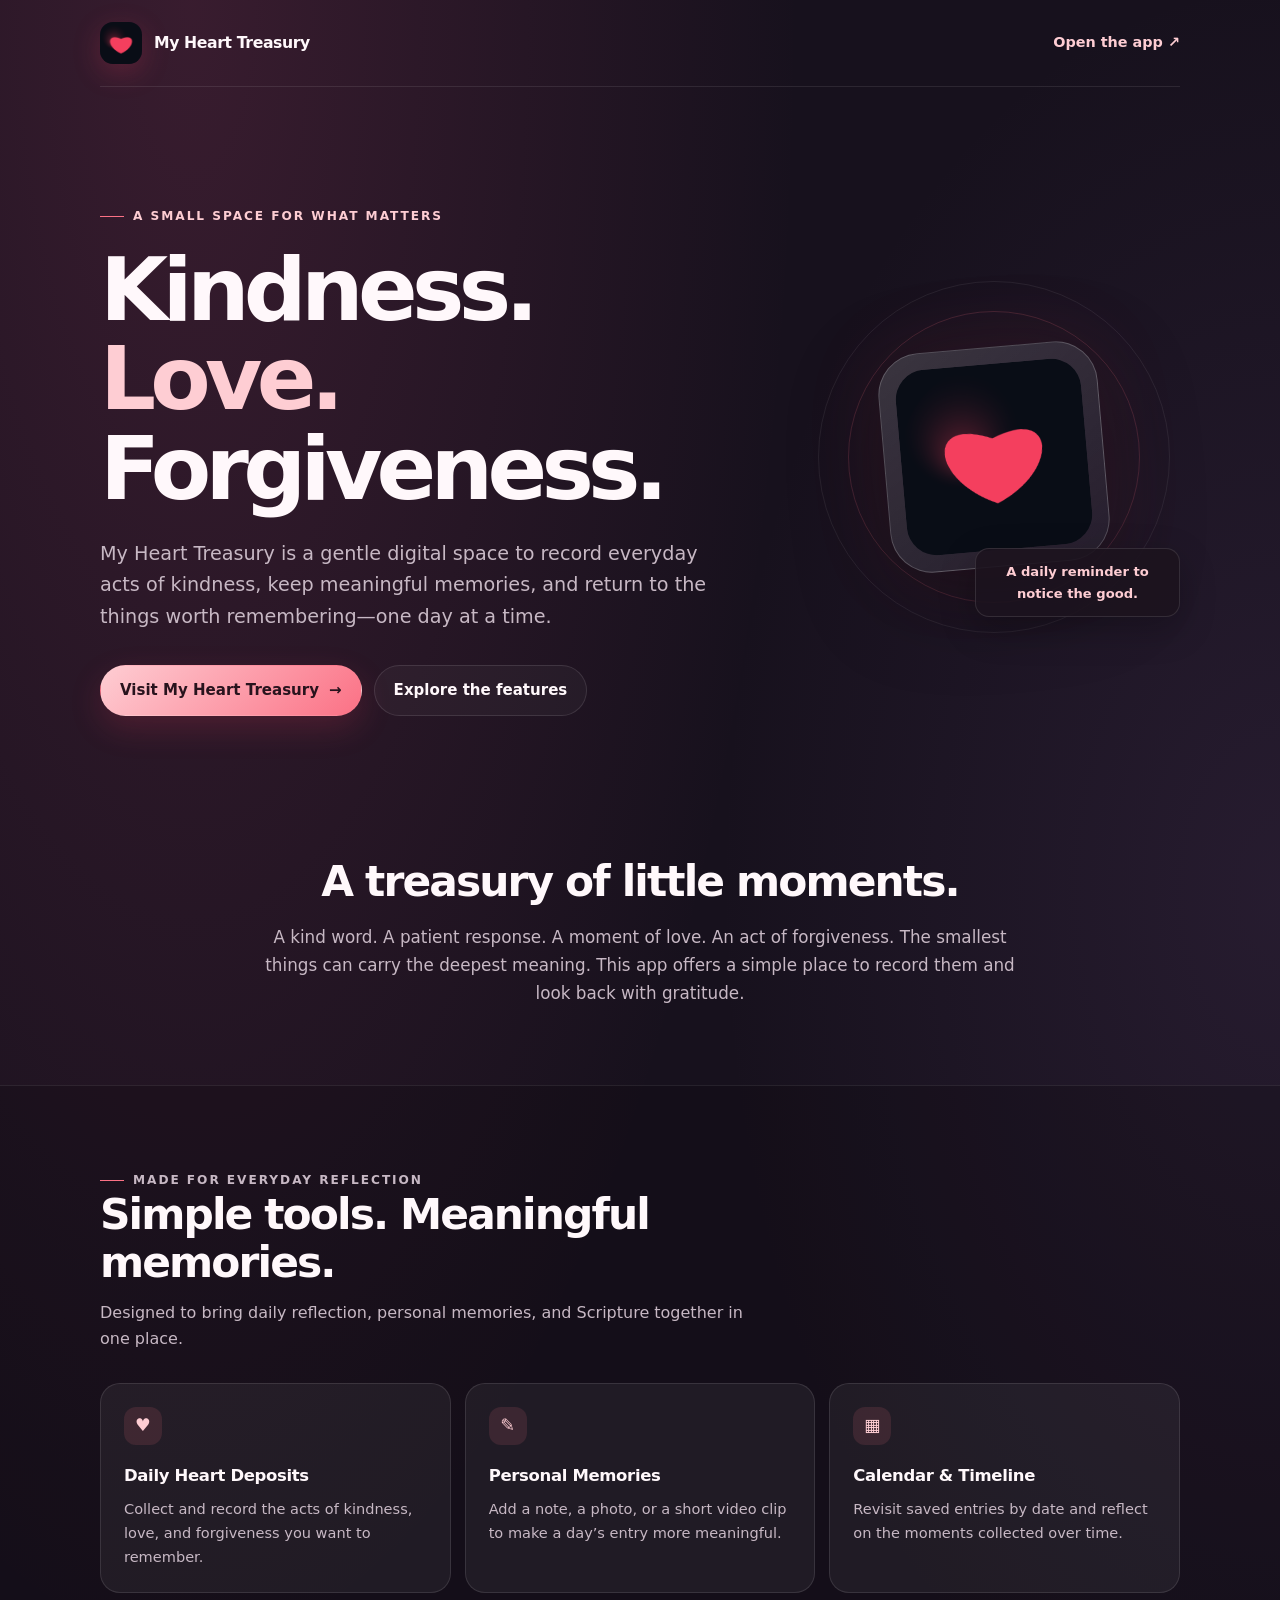
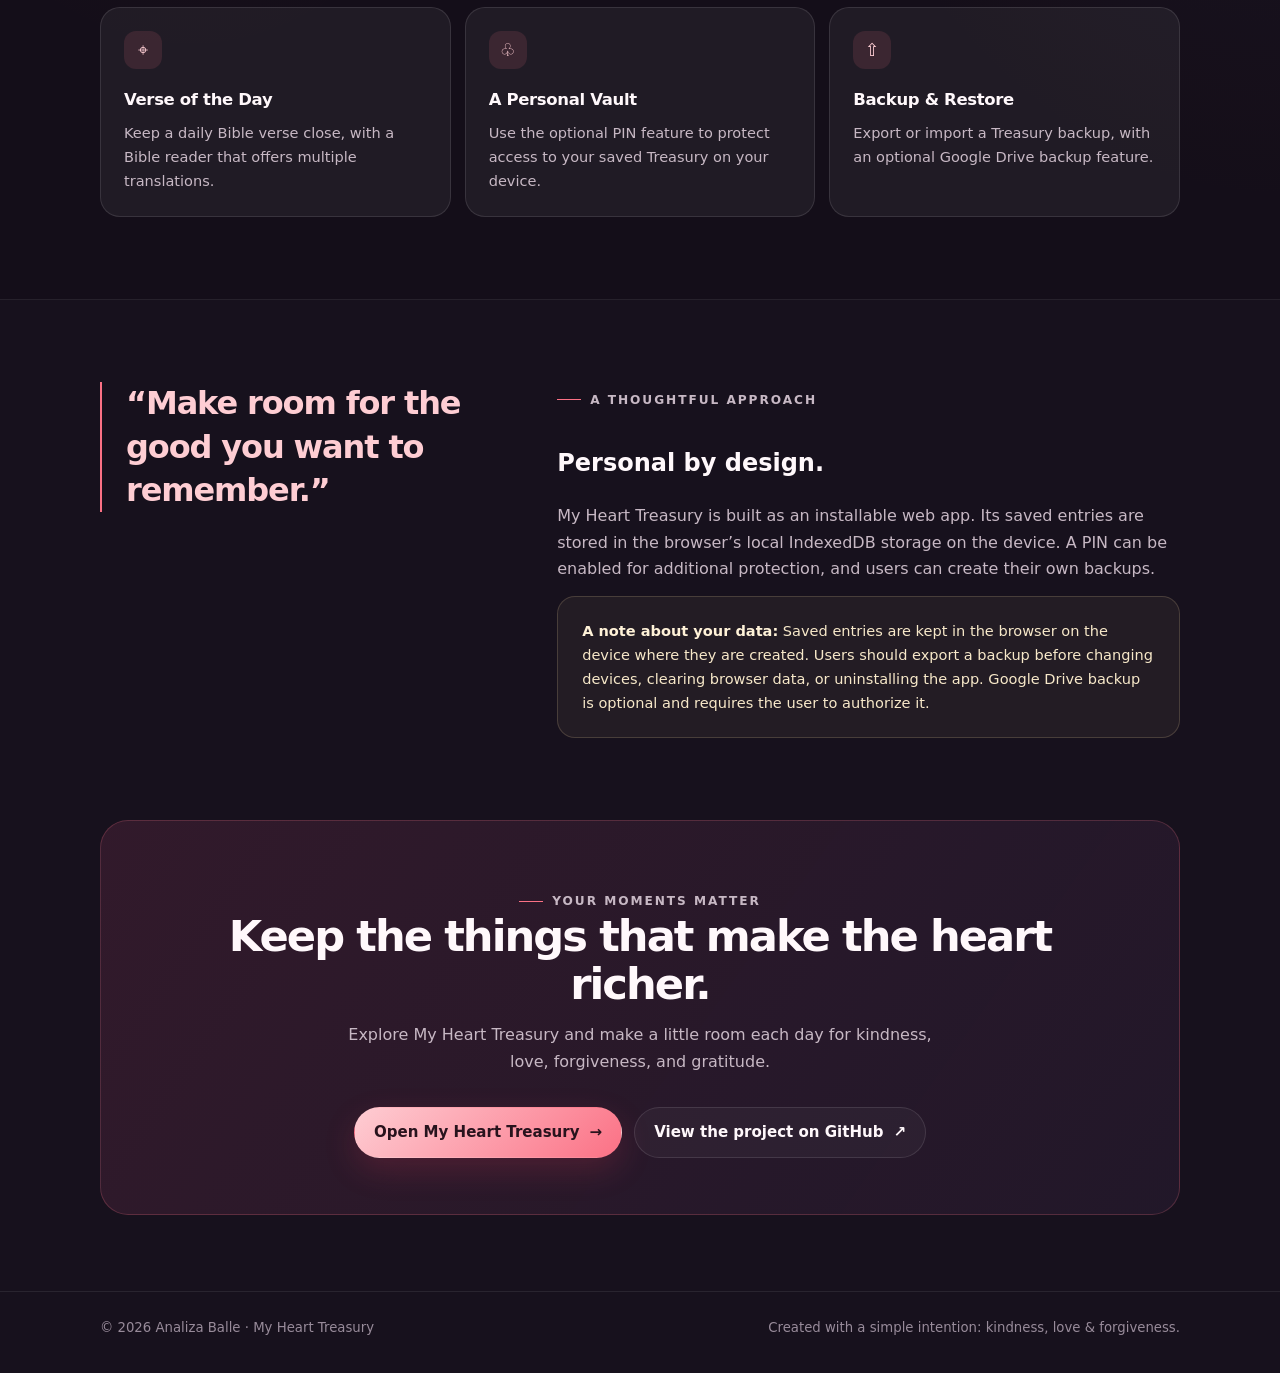
==== linkedin.html @ df35ee9c "Add standalone LinkedIn showcase page" ====
<!DOCTYPE html>
<html lang="en">
<head>
    <meta charset="UTF-8">
    <meta name="viewport" content="width=device-width, initial-scale=1">
    <meta name="theme-color" content="#17111d">
    <meta name="description" content="My Heart Treasury is a gentle digital space to record everyday acts of kindness, love, and forgiveness—and revisit the little things that matter.">
    <meta name="author" content="Analiza Balle">
    <meta name="robots" content="index, follow">
    <link rel="canonical" href="https://protegeeballe-jpg.github.io/My-Heart-Treasury/linkedin.html">

    <meta property="og:type" content="website">
    <meta property="og:title" content="My Heart Treasury — Kindness, Love & Forgiveness">
    <meta property="og:description" content="A gentle digital space to remember everyday acts of kindness, love, and forgiveness.">
    <meta property="og:url" content="https://protegeeballe-jpg.github.io/My-Heart-Treasury/linkedin.html">
    <meta property="og:image" content="https://protegeeballe-jpg.github.io/My-Heart-Treasury/assets/icon-512.png">
    <meta property="og:image:alt" content="My Heart Treasury app icon">

    <meta name="twitter:card" content="summary">
    <meta name="twitter:title" content="My Heart Treasury — Kindness, Love & Forgiveness">
    <meta name="twitter:description" content="A gentle digital space to remember everyday acts of kindness, love, and forgiveness.">
    <meta name="twitter:image" content="https://protegeeballe-jpg.github.io/My-Heart-Treasury/assets/icon-512.png">

    <title>My Heart Treasury — Kindness, Love & Forgiveness</title>

    <style>
        :root {
            color-scheme: dark;
            --page: #17111d;
            --page-deep: #100c15;
            --panel: rgba(255, 255, 255, 0.055);
            --panel-border: rgba(255, 255, 255, 0.11);
            --text: #fff8fb;
            --muted: #c7b8c4;
            --soft: #988b9a;
            --rose: #fb7185;
            --rose-light: #fecdd3;
            --gold: #f4d6a0;
            --max: 1080px;
        }

        * { box-sizing: border-box; }

        html { scroll-behavior: smooth; }

        body {
            margin: 0;
            min-height: 100vh;
            color: var(--text);
            background:
                radial-gradient(ellipse at 15% 0%, rgba(190, 72, 117, 0.20), transparent 38rem),
                radial-gradient(ellipse at 100% 30%, rgba(109, 76, 130, 0.18), transparent 35rem),
                var(--page);
            font-family: Inter, ui-sans-serif, system-ui, -apple-system, BlinkMacSystemFont, "Segoe UI", sans-serif;
            line-height: 1.65;
        }

        a { color: inherit; }

        .wrap {
            width: min(var(--max), calc(100% - 40px));
            margin-inline: auto;
        }

        .topbar {
            display: flex;
            align-items: center;
            justify-content: space-between;
            gap: 20px;
            padding-block: 22px;
            border-bottom: 1px solid rgba(255, 255, 255, 0.09);
        }

        .brand {
            display: inline-flex;
            align-items: center;
            gap: 12px;
            color: var(--text);
            text-decoration: none;
            font-size: 0.98rem;
            font-weight: 750;
            letter-spacing: -0.025em;
        }

        .brand img {
            width: 42px;
            height: 42px;
            border-radius: 13px;
            box-shadow: 0 8px 28px rgba(244, 63, 94, 0.22);
        }

        .top-link {
            color: var(--rose-light);
            font-size: 0.9rem;
            font-weight: 650;
            text-decoration: none;
        }

        .top-link:hover, .text-link:hover { text-decoration: underline; }

        .hero {
            display: grid;
            grid-template-columns: minmax(0, 1.25fr) minmax(250px, 0.75fr);
            align-items: center;
            gap: clamp(36px, 7vw, 88px);
            padding-block: clamp(64px, 10vw, 112px);
        }

        .eyebrow {
            display: inline-flex;
            align-items: center;
            gap: 9px;
            margin: 0 0 18px;
            color: var(--rose-light);
            font-size: 0.76rem;
            font-weight: 800;
            letter-spacing: 0.16em;
            text-transform: uppercase;
        }

        .eyebrow::before {
            content: "";
            width: 24px;
            height: 1px;
            background: var(--rose);
        }

        h1 {
            max-width: 720px;
            margin: 0;
            font-size: clamp(2.8rem, 7vw, 5.5rem);
            line-height: 1.02;
            letter-spacing: -0.065em;
        }

        h1 span { color: var(--rose-light); }

        .hero-copy {
            max-width: 650px;
            margin: 24px 0 0;
            color: var(--muted);
            font-size: clamp(1.04rem, 2vw, 1.2rem);
        }

        .actions {
            display: flex;
            flex-wrap: wrap;
            gap: 12px;
            margin-top: 32px;
        }

        .button {
            display: inline-flex;
            min-height: 48px;
            align-items: center;
            justify-content: center;
            gap: 10px;
            padding: 12px 19px;
            border: 1px solid transparent;
            border-radius: 999px;
            font-size: 0.94rem;
            font-weight: 750;
            text-decoration: none;
            transition: transform 160ms ease, background 160ms ease, border-color 160ms ease;
        }

        .button:hover { transform: translateY(-2px); }

        .button-primary {
            color: #28131d;
            background: linear-gradient(135deg, #fecdd3, #fb7185);
            box-shadow: 0 12px 32px rgba(244, 63, 94, 0.18);
        }

        .button-secondary {
            color: var(--text);
            border-color: var(--panel-border);
            background: rgba(255, 255, 255, 0.035);
        }

        .hero-art {
            position: relative;
            display: grid;
            min-height: 330px;
            place-items: center;
            isolation: isolate;
        }

        .hero-art::before, .hero-art::after {
            position: absolute;
            z-index: -1;
            content: "";
            border: 1px solid rgba(251, 113, 133, 0.18);
            border-radius: 50%;
        }

        .hero-art::before { width: 290px; height: 290px; }
        .hero-art::after { width: 350px; height: 350px; border-color: rgba(255, 255, 255, 0.07); }

        .icon-frame {
            display: grid;
            width: min(220px, 70vw);
            aspect-ratio: 1;
            place-items: center;
            padding: 16px;
            border: 1px solid rgba(255, 255, 255, 0.2);
            border-radius: 42px;
            background: linear-gradient(145deg, rgba(255,255,255,0.15), rgba(255,255,255,0.035));
            box-shadow: 0 28px 90px rgba(0, 0, 0, 0.35), 0 0 80px rgba(244, 63, 94, 0.12);
            transform: rotate(-5deg);
        }

        .icon-frame img {
            display: block;
            width: 100%;
            height: 100%;
            border-radius: 30px;
        }

        .art-note {
            position: absolute;
            right: 0;
            bottom: 5px;
            max-width: 205px;
            padding: 12px 15px;
            border: 1px solid var(--panel-border);
            border-radius: 14px;
            color: var(--rose-light);
            background: rgba(28, 19, 31, 0.9);
            box-shadow: 0 12px 36px rgba(0,0,0,0.24);
            font-size: 0.82rem;
            font-weight: 700;
            text-align: center;
        }

        .intro {
            max-width: 760px;
            margin: 0 auto;
            padding: 30px 0 78px;
            text-align: center;
        }

        .intro h2, .section-heading h2 {
            margin: 0;
            font-size: clamp(1.8rem, 4vw, 2.65rem);
            line-height: 1.15;
            letter-spacing: -0.045em;
        }

        .intro p {
            margin: 18px auto 0;
            color: var(--muted);
            font-size: 1.05rem;
        }

        .features {
            padding-block: 72px 82px;
            border-top: 1px solid rgba(255, 255, 255, 0.08);
            border-bottom: 1px solid rgba(255, 255, 255, 0.08);
            background: rgba(9, 7, 13, 0.22);
        }

        .section-heading {
            max-width: 650px;
            margin-bottom: 30px;
        }

        .section-heading p {
            margin: 12px 0 0;
            color: var(--muted);
        }

        .feature-grid {
            display: grid;
            grid-template-columns: repeat(3, minmax(0, 1fr));
            gap: 14px;
        }

        .feature {
            min-height: 190px;
            padding: 23px;
            border: 1px solid var(--panel-border);
            border-radius: 20px;
            background: var(--panel);
        }

        .feature-mark {
            display: grid;
            width: 38px;
            height: 38px;
            place-items: center;
            margin-bottom: 17px;
            border-radius: 12px;
            color: var(--rose-light);
            background: rgba(251, 113, 133, 0.12);
            font-size: 1.1rem;
        }

        .feature h3 {
            margin: 0;
            font-size: 1.03rem;
            letter-spacing: -0.02em;
        }

        .feature p {
            margin: 8px 0 0;
            color: var(--muted);
            font-size: 0.91rem;
        }

        .values {
            display: grid;
            grid-template-columns: 0.8fr 1.2fr;
            gap: 42px;
            align-items: start;
            padding-block: 82px;
        }

        .values blockquote {
            margin: 0;
            padding-left: 24px;
            border-left: 2px solid var(--rose);
            color: var(--rose-light);
            font-size: clamp(1.35rem, 3vw, 2rem);
            font-weight: 650;
            line-height: 1.35;
            letter-spacing: -0.035em;
        }

        .values-copy p {
            margin: 0 0 14px;
            color: var(--muted);
        }

        .privacy-note {
            padding: 22px 24px;
            border: 1px solid rgba(244, 214, 160, 0.18);
            border-radius: 18px;
            color: #f7e8c9;
            background: rgba(244, 214, 160, 0.055);
            font-size: 0.91rem;
        }

        .privacy-note strong { color: #fff2d8; }

        .closing {
            margin-bottom: 76px;
            padding: clamp(30px, 6vw, 56px);
            border: 1px solid rgba(251, 113, 133, 0.22);
            border-radius: 28px;
            background: linear-gradient(125deg, rgba(190,72,117,0.16), rgba(109,76,130,0.12));
            text-align: center;
        }

        .closing h2 {
            margin: 0;
            font-size: clamp(1.8rem, 4vw, 2.7rem);
            line-height: 1.12;
            letter-spacing: -0.045em;
        }

        .closing p {
            max-width: 590px;
            margin: 14px auto 0;
            color: var(--muted);
        }

        .closing .actions { justify-content: center; }

        footer {
            padding-block: 25px 34px;
            border-top: 1px solid rgba(255, 255, 255, 0.08);
            color: var(--soft);
            font-size: 0.83rem;
        }

        .footer-inner {
            display: flex;
            flex-wrap: wrap;
            justify-content: space-between;
            gap: 12px 24px;
        }

        .text-link { color: var(--rose-light); text-decoration: none; }

        a:focus-visible {
            outline: 3px solid var(--gold);
            outline-offset: 4px;
        }

        @media (max-width: 760px) {
            .hero {
                grid-template-columns: 1fr;
                gap: 36px;
                padding-top: 64px;
                padding-bottom: 58px;
            }

            .hero-art { min-height: 285px; }
            .hero-art::before { width: 245px; height: 245px; }
            .hero-art::after { width: 295px; height: 295px; }
            .icon-frame { width: 185px; border-radius: 34px; }
            .icon-frame img { border-radius: 24px; }
            .art-note { right: max(0px, calc(50% - 165px)); bottom: -4px; }
            .feature-grid { grid-template-columns: repeat(2, minmax(0, 1fr)); }
            .values { grid-template-columns: 1fr; gap: 26px; }
        }

        @media (max-width: 480px) {
            .wrap { width: min(var(--max), calc(100% - 30px)); }
            .topbar { padding-block: 16px; }
            .brand { font-size: 0.88rem; }
            .brand img { width: 36px; height: 36px; }
            .top-link { font-size: 0.82rem; }
            .hero { padding-top: 52px; }
            .feature-grid { grid-template-columns: 1fr; }
            .feature { min-height: auto; }
            .footer-inner { flex-direction: column; }
            .button { width: 100%; }
        }

        @media (prefers-reduced-motion: reduce) {
            html { scroll-behavior: auto; }
            *, *::before, *::after {
                scroll-behavior: auto !important;
                transition-duration: 0.01ms !important;
                animation-duration: 0.01ms !important;
                animation-iteration-count: 1 !important;
            }
        }
    </style>
</head>
<body>
    <header class="wrap topbar">
        <a class="brand" href="https://protegeeballe-jpg.github.io/My-Heart-Treasury/" aria-label="My Heart Treasury home">
            <img src="assets/icon-192.png" alt="" width="42" height="42">
            <span>My Heart Treasury</span>
        </a>
        <a class="top-link" href="https://protegeeballe-jpg.github.io/My-Heart-Treasury/">Open the app <span aria-hidden="true">↗</span></a>
    </header>

    <main>
        <section class="wrap hero" aria-labelledby="hero-title">
            <div>
                <p class="eyebrow">A small space for what matters</p>
                <h1 id="hero-title">Kindness.<br><span>Love.</span><br>Forgiveness.</h1>
                <p class="hero-copy">
                    My Heart Treasury is a gentle digital space to record everyday acts of kindness,
                    keep meaningful memories, and return to the things worth remembering—one day at a time.
                </p>
                <div class="actions">
                    <a class="button button-primary" href="https://protegeeballe-jpg.github.io/My-Heart-Treasury/">
                        Visit My Heart Treasury <span aria-hidden="true">→</span>
                    </a>
                    <a class="button button-secondary" href="#features">Explore the features</a>
                </div>
            </div>

            <div class="hero-art" aria-label="My Heart Treasury app icon">
                <div class="icon-frame">
                    <img src="assets/icon-512.png" alt="My Heart Treasury app icon" width="512" height="512">
                </div>
                <div class="art-note">A daily reminder to notice the good.</div>
            </div>
        </section>

        <section class="wrap intro" aria-labelledby="intro-title">
            <h2 id="intro-title">A treasury of little moments.</h2>
            <p>
                A kind word. A patient response. A moment of love. An act of forgiveness.
                The smallest things can carry the deepest meaning. This app offers a simple place
                to record them and look back with gratitude.
            </p>
        </section>

        <section class="features" id="features" aria-labelledby="features-title">
            <div class="wrap">
                <div class="section-heading">
                    <p class="eyebrow">Made for everyday reflection</p>
                    <h2 id="features-title">Simple tools. Meaningful memories.</h2>
                    <p>Designed to bring daily reflection, personal memories, and Scripture together in one place.</p>
                </div>

                <div class="feature-grid">
                    <article class="feature">
                        <div class="feature-mark" aria-hidden="true">♥</div>
                        <h3>Daily Heart Deposits</h3>
                        <p>Collect and record the acts of kindness, love, and forgiveness you want to remember.</p>
                    </article>

                    <article class="feature">
                        <div class="feature-mark" aria-hidden="true">✎</div>
                        <h3>Personal Memories</h3>
                        <p>Add a note, a photo, or a short video clip to make a day’s entry more meaningful.</p>
                    </article>

                    <article class="feature">
                        <div class="feature-mark" aria-hidden="true">▦</div>
                        <h3>Calendar & Timeline</h3>
                        <p>Revisit saved entries by date and reflect on the moments collected over time.</p>
                    </article>

                    <article class="feature">
                        <div class="feature-mark" aria-hidden="true">⌖</div>
                        <h3>Verse of the Day</h3>
                        <p>Keep a daily Bible verse close, with a Bible reader that offers multiple translations.</p>
                    </article>

                    <article class="feature">
                        <div class="feature-mark" aria-hidden="true">♧</div>
                        <h3>A Personal Vault</h3>
                        <p>Use the optional PIN feature to protect access to your saved Treasury on your device.</p>
                    </article>

                    <article class="feature">
                        <div class="feature-mark" aria-hidden="true">⇧</div>
                        <h3>Backup & Restore</h3>
                        <p>Export or import a Treasury backup, with an optional Google Drive backup feature.</p>
                    </article>
                </div>
            </div>
        </section>

        <section class="wrap values" aria-labelledby="values-title">
            <blockquote>
                “Make room for the good you want to remember.”
            </blockquote>
            <div class="values-copy">
                <p class="eyebrow">A thoughtful approach</p>
                <h2 id="values-title">Personal by design.</h2>
                <p>
                    My Heart Treasury is built as an installable web app. Its saved entries are stored
                    in the browser’s local IndexedDB storage on the device. A PIN can be enabled for
                    additional protection, and users can create their own backups.
                </p>
                <div class="privacy-note">
                    <strong>A note about your data:</strong> Saved entries are kept in the browser on
                    the device where they are created. Users should export a backup before changing
                    devices, clearing browser data, or uninstalling the app. Google Drive backup is
                    optional and requires the user to authorize it.
                </div>
            </div>
        </section>

        <section class="wrap closing" aria-labelledby="closing-title">
            <p class="eyebrow">Your moments matter</p>
            <h2 id="closing-title">Keep the things that make the heart richer.</h2>
            <p>
                Explore My Heart Treasury and make a little room each day for kindness,
                love, forgiveness, and gratitude.
            </p>
            <div class="actions">
                <a class="button button-primary" href="https://protegeeballe-jpg.github.io/My-Heart-Treasury/">
                    Open My Heart Treasury <span aria-hidden="true">→</span>
                </a>
                <a class="button button-secondary" href="https://github.com/protegeeballe-jpg/My-Heart-Treasury">
                    View the project on GitHub <span aria-hidden="true">↗</span>
                </a>
            </div>
        </section>
    </main>

    <footer>
        <div class="wrap footer-inner">
            <span>© 2026 Analiza Balle · My Heart Treasury</span>
            <span>Created with a simple intention: kindness, love & forgiveness.</span>
        </div>
    </footer>
</body>
</html>
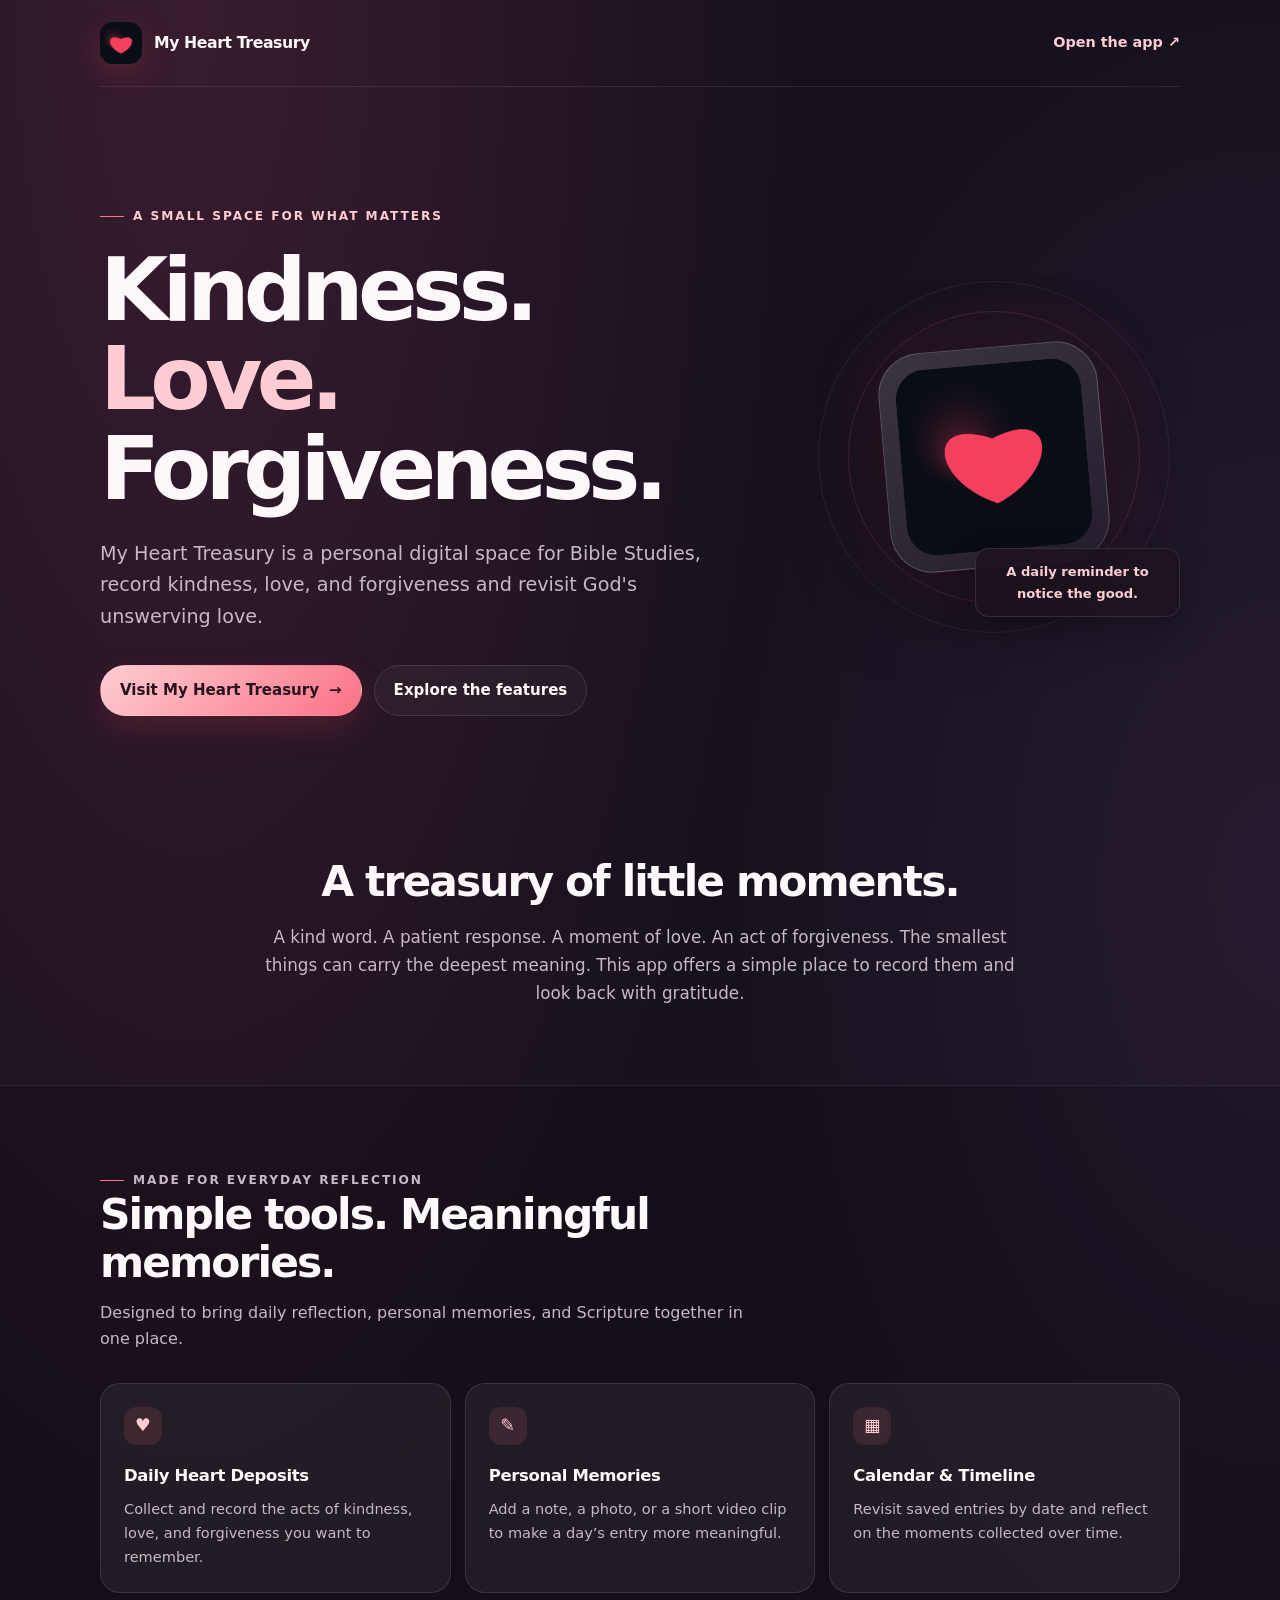
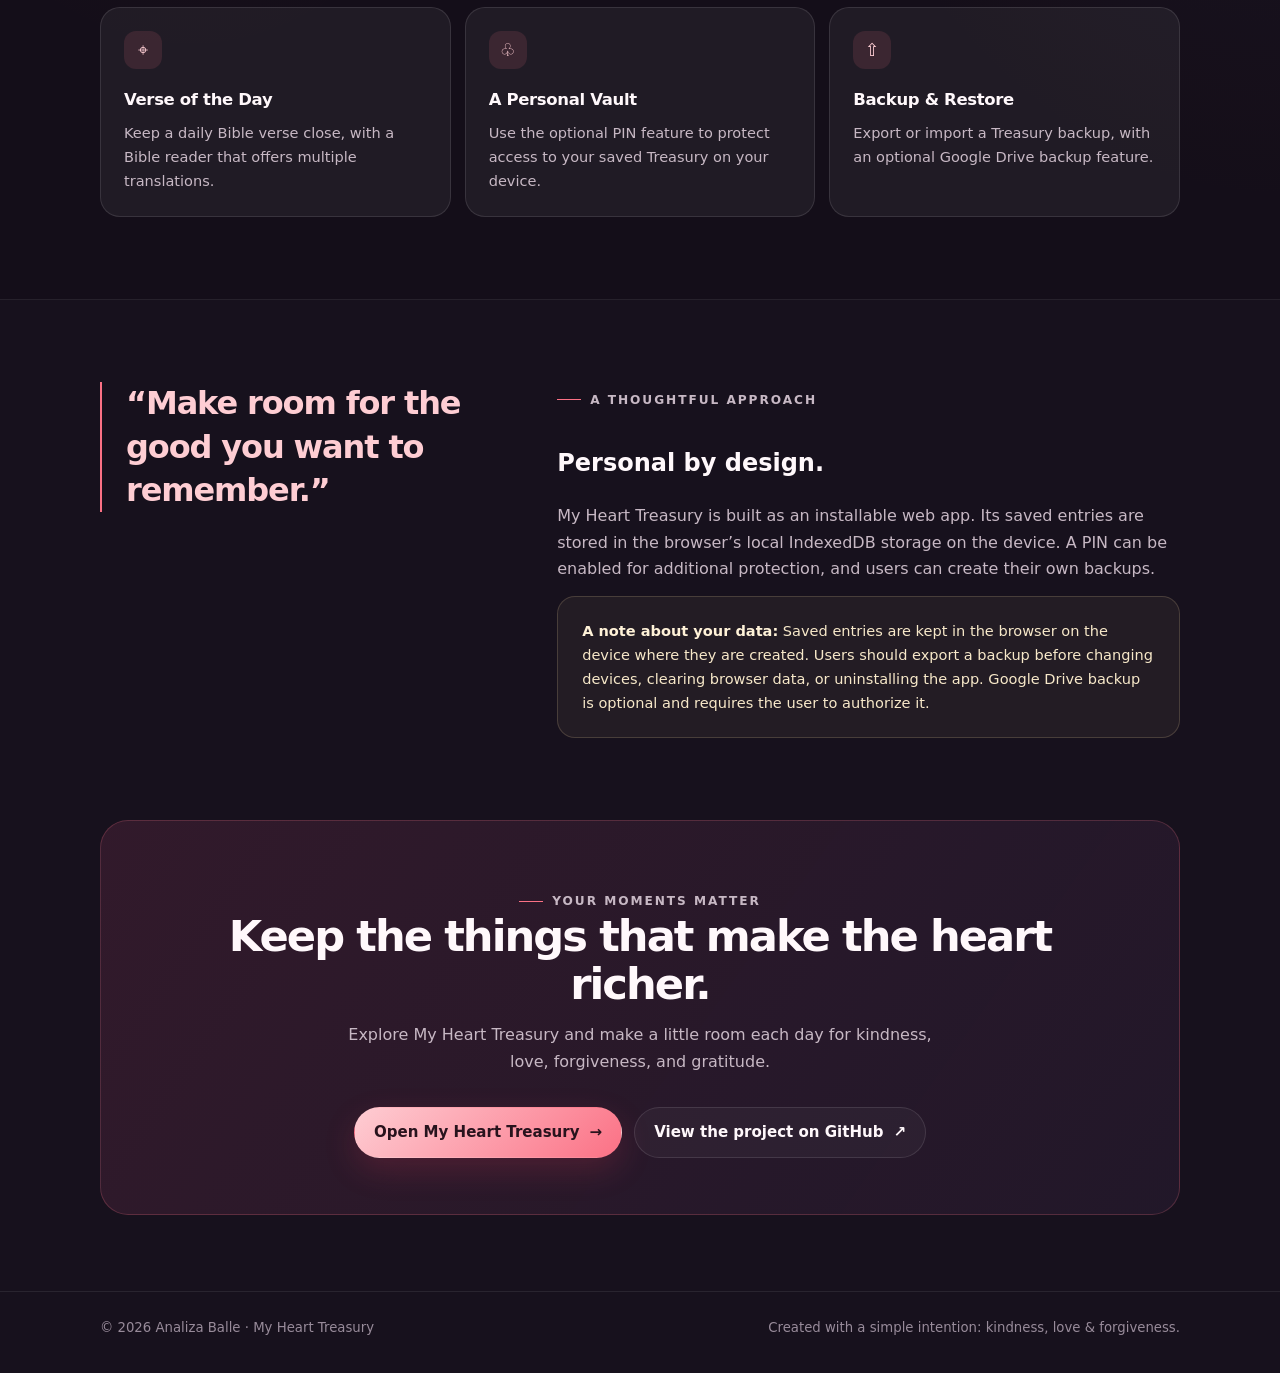
==== commit d5ecc3f8: "Update linkedin.html" ====
--- a/linkedin.html
+++ b/linkedin.html
@@ -4,24 +4,24 @@
     <meta charset="UTF-8">
     <meta name="viewport" content="width=device-width, initial-scale=1">
     <meta name="theme-color" content="#17111d">
-    <meta name="description" content="My Heart Treasury is a gentle digital space to record everyday acts of kindness, love, and forgiveness—and revisit the little things that matter.">
+    <meta name="description" content="Revisit God's unswerving love through Bible Studies, record kindness, love, and forgiveness.">
     <meta name="author" content="Analiza Balle">
     <meta name="robots" content="index, follow">
     <link rel="canonical" href="https://protegeeballe-jpg.github.io/My-Heart-Treasury/linkedin.html">
 
     <meta property="og:type" content="website">
-    <meta property="og:title" content="My Heart Treasury — Kindness, Love & Forgiveness">
-    <meta property="og:description" content="A gentle digital space to remember everyday acts of kindness, love, and forgiveness.">
+    <meta property="og:title" content="My Heart Treasury Kindness, Love & Forgiveness">
+    <meta property="og:description" content="A personal digital space for Bible Studies, record kindness, love, and forgiveness.">
     <meta property="og:url" content="https://protegeeballe-jpg.github.io/My-Heart-Treasury/linkedin.html">
     <meta property="og:image" content="https://protegeeballe-jpg.github.io/My-Heart-Treasury/assets/icon-512.png">
     <meta property="og:image:alt" content="My Heart Treasury app icon">
 
     <meta name="twitter:card" content="summary">
-    <meta name="twitter:title" content="My Heart Treasury — Kindness, Love & Forgiveness">
-    <meta name="twitter:description" content="A gentle digital space to remember everyday acts of kindness, love, and forgiveness.">
+    <meta name="twitter:title" content="My Heart Treasury Kindness, Love & Forgiveness">
+    <meta name="twitter:description" content="A personal digital space for Bible Studies, record kindness, love, and forgiveness.">
     <meta name="twitter:image" content="https://protegeeballe-jpg.github.io/My-Heart-Treasury/assets/icon-512.png">
 
-    <title>My Heart Treasury — Kindness, Love & Forgiveness</title>
+    <title>My Heart Treasury Kindness, Love & Forgiveness</title>
 
     <style>
         :root {
@@ -445,8 +445,7 @@
                 <p class="eyebrow">A small space for what matters</p>
                 <h1 id="hero-title">Kindness.<br><span>Love.</span><br>Forgiveness.</h1>
                 <p class="hero-copy">
-                    My Heart Treasury is a gentle digital space to record everyday acts of kindness,
-                    keep meaningful memories, and return to the things worth remembering—one day at a time.
+                    My Heart Treasury is a personal digital space for Bible Studies, record kindness, love, and forgiveness and revisit God's unswerving love.
                 </p>
                 <div class="actions">
                     <a class="button button-primary" href="https://protegeeballe-jpg.github.io/My-Heart-Treasury/">
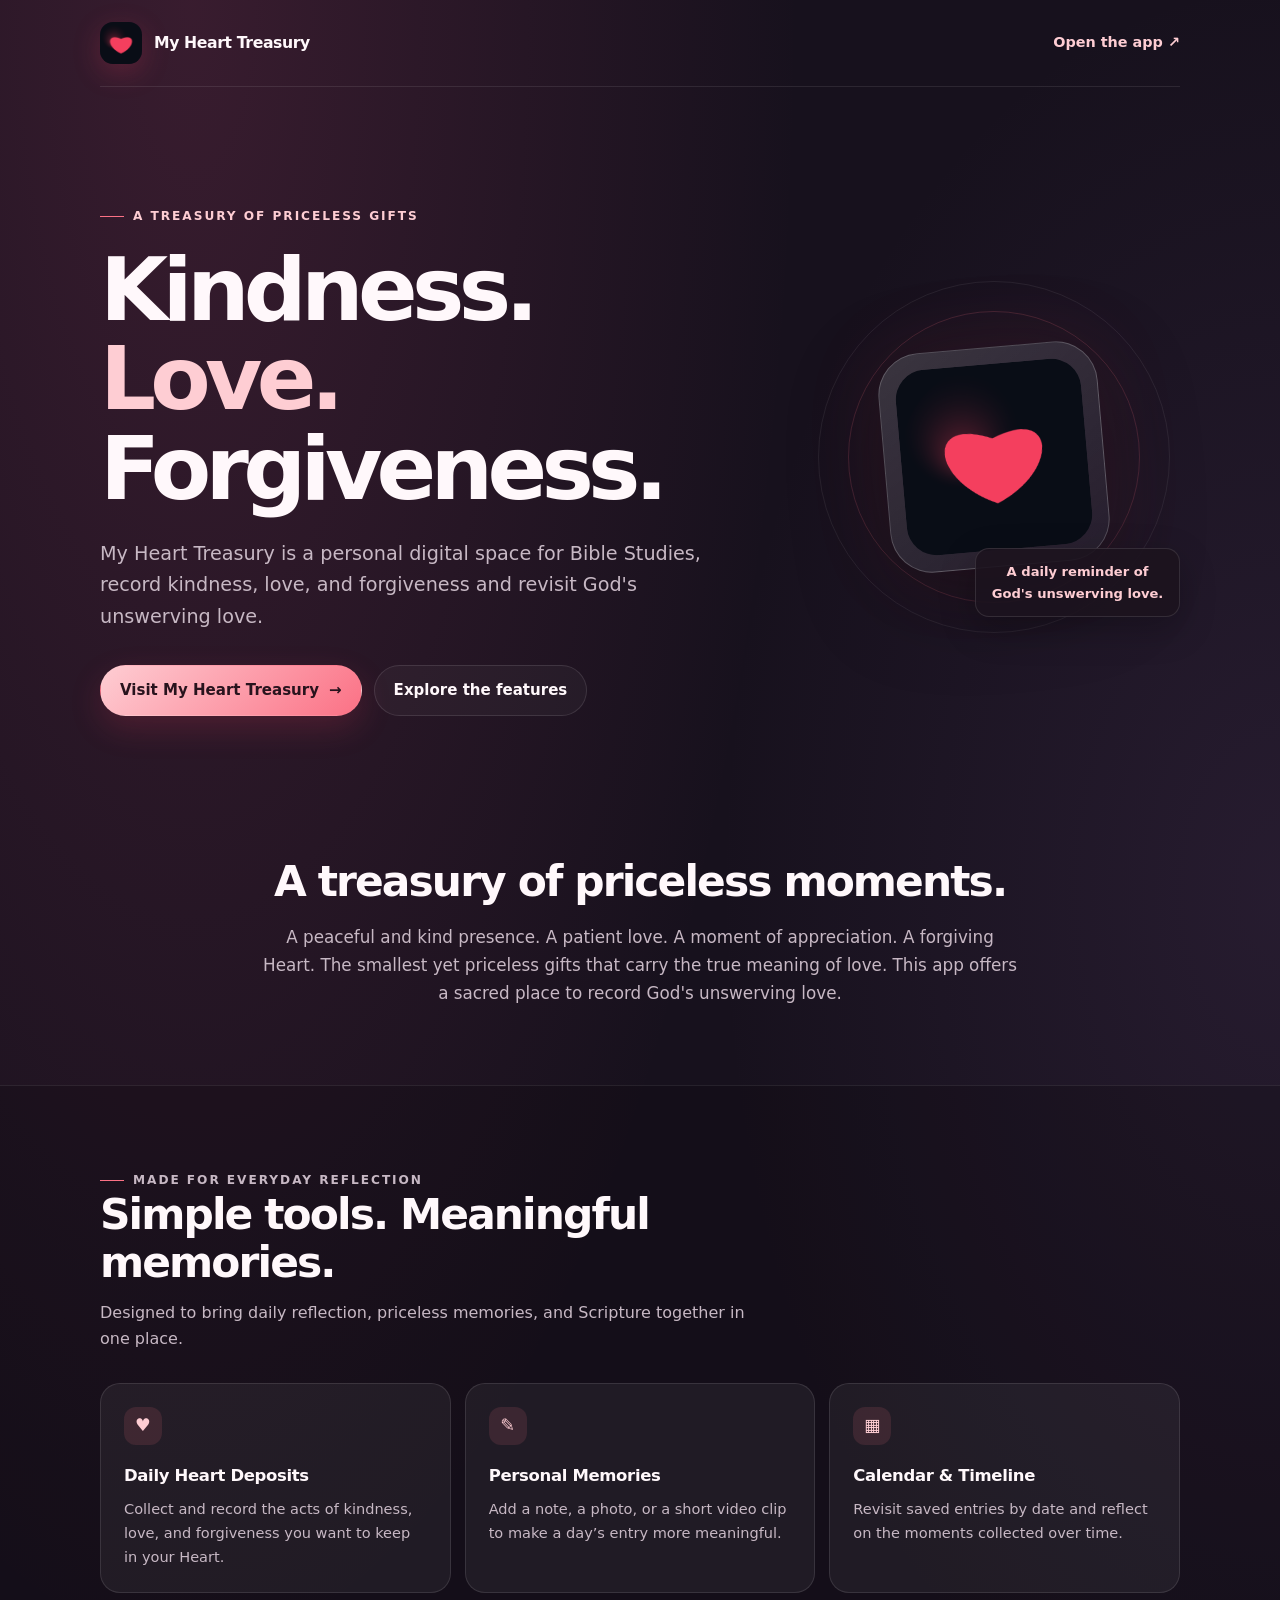
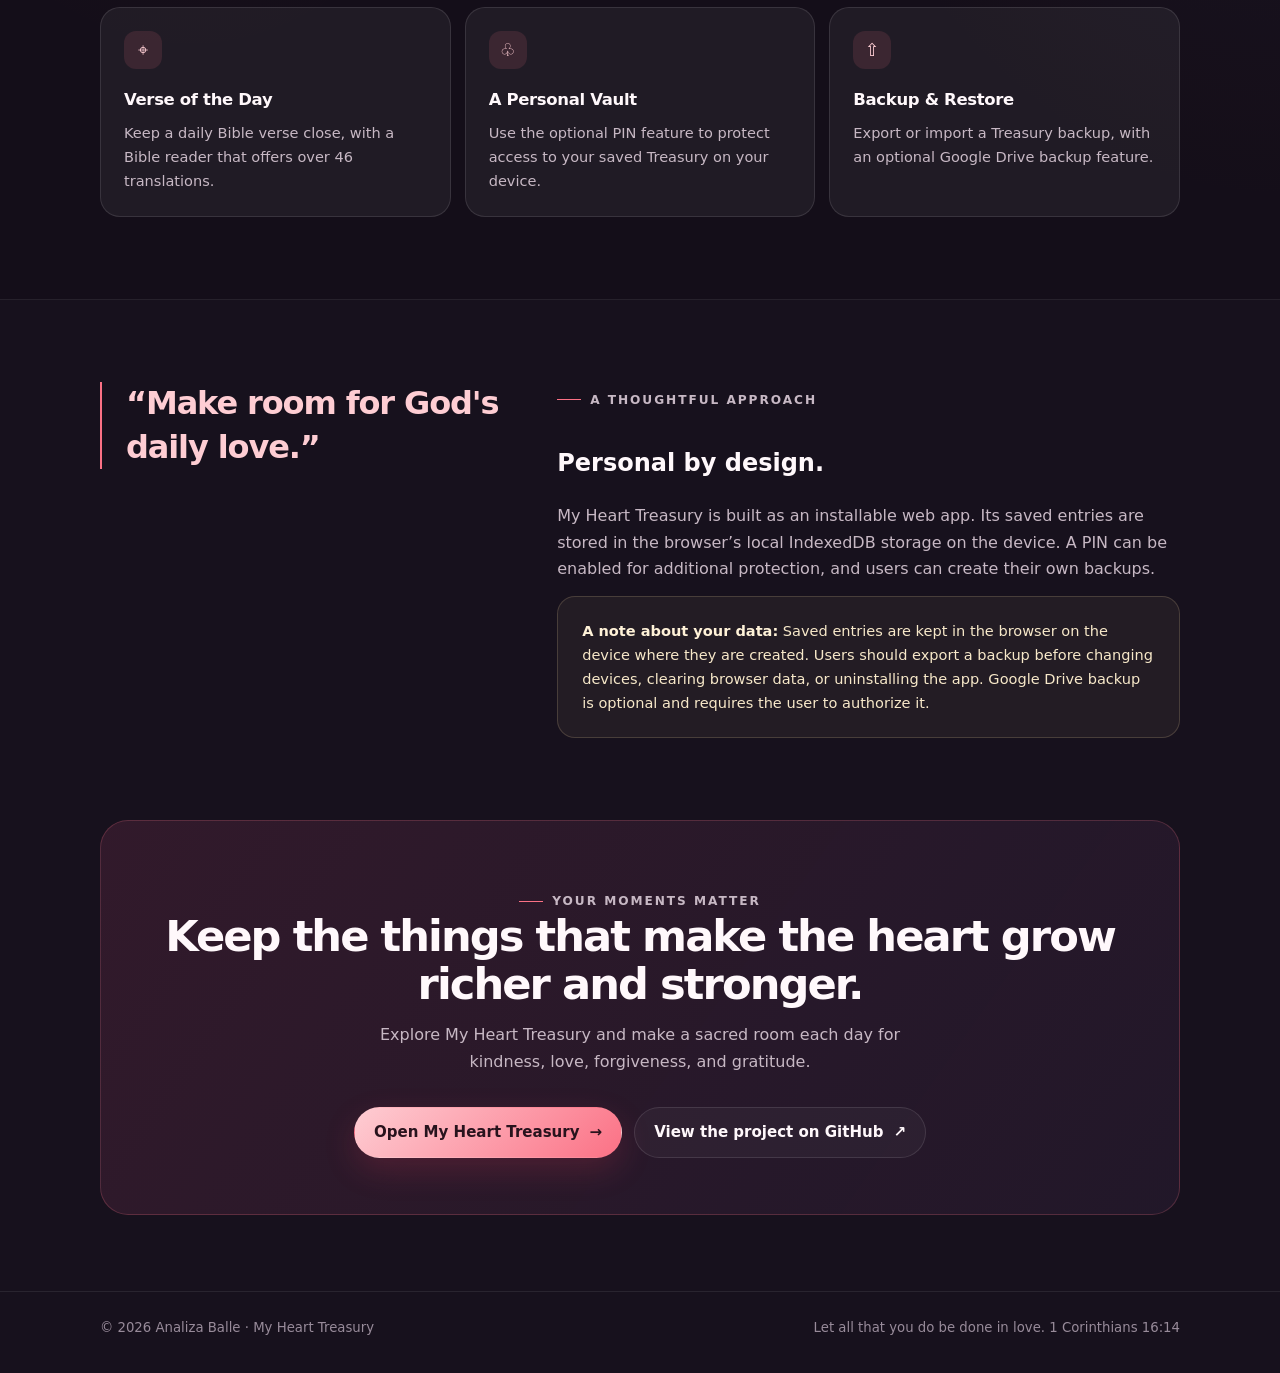
==== commit 10c7a49c: "Update linkedin.html" ====
--- a/linkedin.html
+++ b/linkedin.html
@@ -442,7 +442,7 @@
     <main>
         <section class="wrap hero" aria-labelledby="hero-title">
             <div>
-                <p class="eyebrow">A small space for what matters</p>
+                <p class="eyebrow">A treasury of priceless gifts</p>
                 <h1 id="hero-title">Kindness.<br><span>Love.</span><br>Forgiveness.</h1>
                 <p class="hero-copy">
                     My Heart Treasury is a personal digital space for Bible Studies, record kindness, love, and forgiveness and revisit God's unswerving love.
@@ -459,16 +459,16 @@
                 <div class="icon-frame">
                     <img src="assets/icon-512.png" alt="My Heart Treasury app icon" width="512" height="512">
                 </div>
-                <div class="art-note">A daily reminder to notice the good.</div>
+                <div class="art-note">A daily reminder of God's unswerving love.</div>
             </div>
         </section>
 
         <section class="wrap intro" aria-labelledby="intro-title">
-            <h2 id="intro-title">A treasury of little moments.</h2>
+            <h2 id="intro-title">A treasury of priceless moments.</h2>
             <p>
-                A kind word. A patient response. A moment of love. An act of forgiveness.
-                The smallest things can carry the deepest meaning. This app offers a simple place
-                to record them and look back with gratitude.
+                A peaceful and kind presence. A patient love. A moment of appreciation. A forgiving Heart.
+                The smallest yet priceless gifts that carry the true meaning of love. This app offers a sacred place
+                to record God's unswerving love.
             </p>
         </section>
 
@@ -477,14 +477,14 @@
                 <div class="section-heading">
                     <p class="eyebrow">Made for everyday reflection</p>
                     <h2 id="features-title">Simple tools. Meaningful memories.</h2>
-                    <p>Designed to bring daily reflection, personal memories, and Scripture together in one place.</p>
+                    <p>Designed to bring daily reflection, priceless memories, and Scripture together in one place.</p>
                 </div>
 
                 <div class="feature-grid">
                     <article class="feature">
                         <div class="feature-mark" aria-hidden="true">♥</div>
                         <h3>Daily Heart Deposits</h3>
-                        <p>Collect and record the acts of kindness, love, and forgiveness you want to remember.</p>
+                        <p>Collect and record the acts of kindness, love, and forgiveness you want to keep in your Heart.</p>
                     </article>
 
                     <article class="feature">
@@ -502,7 +502,7 @@
                     <article class="feature">
                         <div class="feature-mark" aria-hidden="true">⌖</div>
                         <h3>Verse of the Day</h3>
-                        <p>Keep a daily Bible verse close, with a Bible reader that offers multiple translations.</p>
+                        <p>Keep a daily Bible verse close, with a Bible reader that offers over 46 translations.</p>
                     </article>
 
                     <article class="feature">
@@ -522,7 +522,7 @@
 
         <section class="wrap values" aria-labelledby="values-title">
             <blockquote>
-                “Make room for the good you want to remember.”
+                “Make room for God's daily love.”
             </blockquote>
             <div class="values-copy">
                 <p class="eyebrow">A thoughtful approach</p>
@@ -543,9 +543,9 @@
 
         <section class="wrap closing" aria-labelledby="closing-title">
             <p class="eyebrow">Your moments matter</p>
-            <h2 id="closing-title">Keep the things that make the heart richer.</h2>
+            <h2 id="closing-title">Keep the things that make the heart grow richer and stronger.</h2>
             <p>
-                Explore My Heart Treasury and make a little room each day for kindness,
+                Explore My Heart Treasury and make a sacred room each day for kindness,
                 love, forgiveness, and gratitude.
             </p>
             <div class="actions">
@@ -562,7 +562,7 @@
     <footer>
         <div class="wrap footer-inner">
             <span>© 2026 Analiza Balle · My Heart Treasury</span>
-            <span>Created with a simple intention: kindness, love & forgiveness.</span>
+            <span>Let all that you do be done in love. 1 Corinthians 16:14</span>
         </div>
     </footer>
 </body>
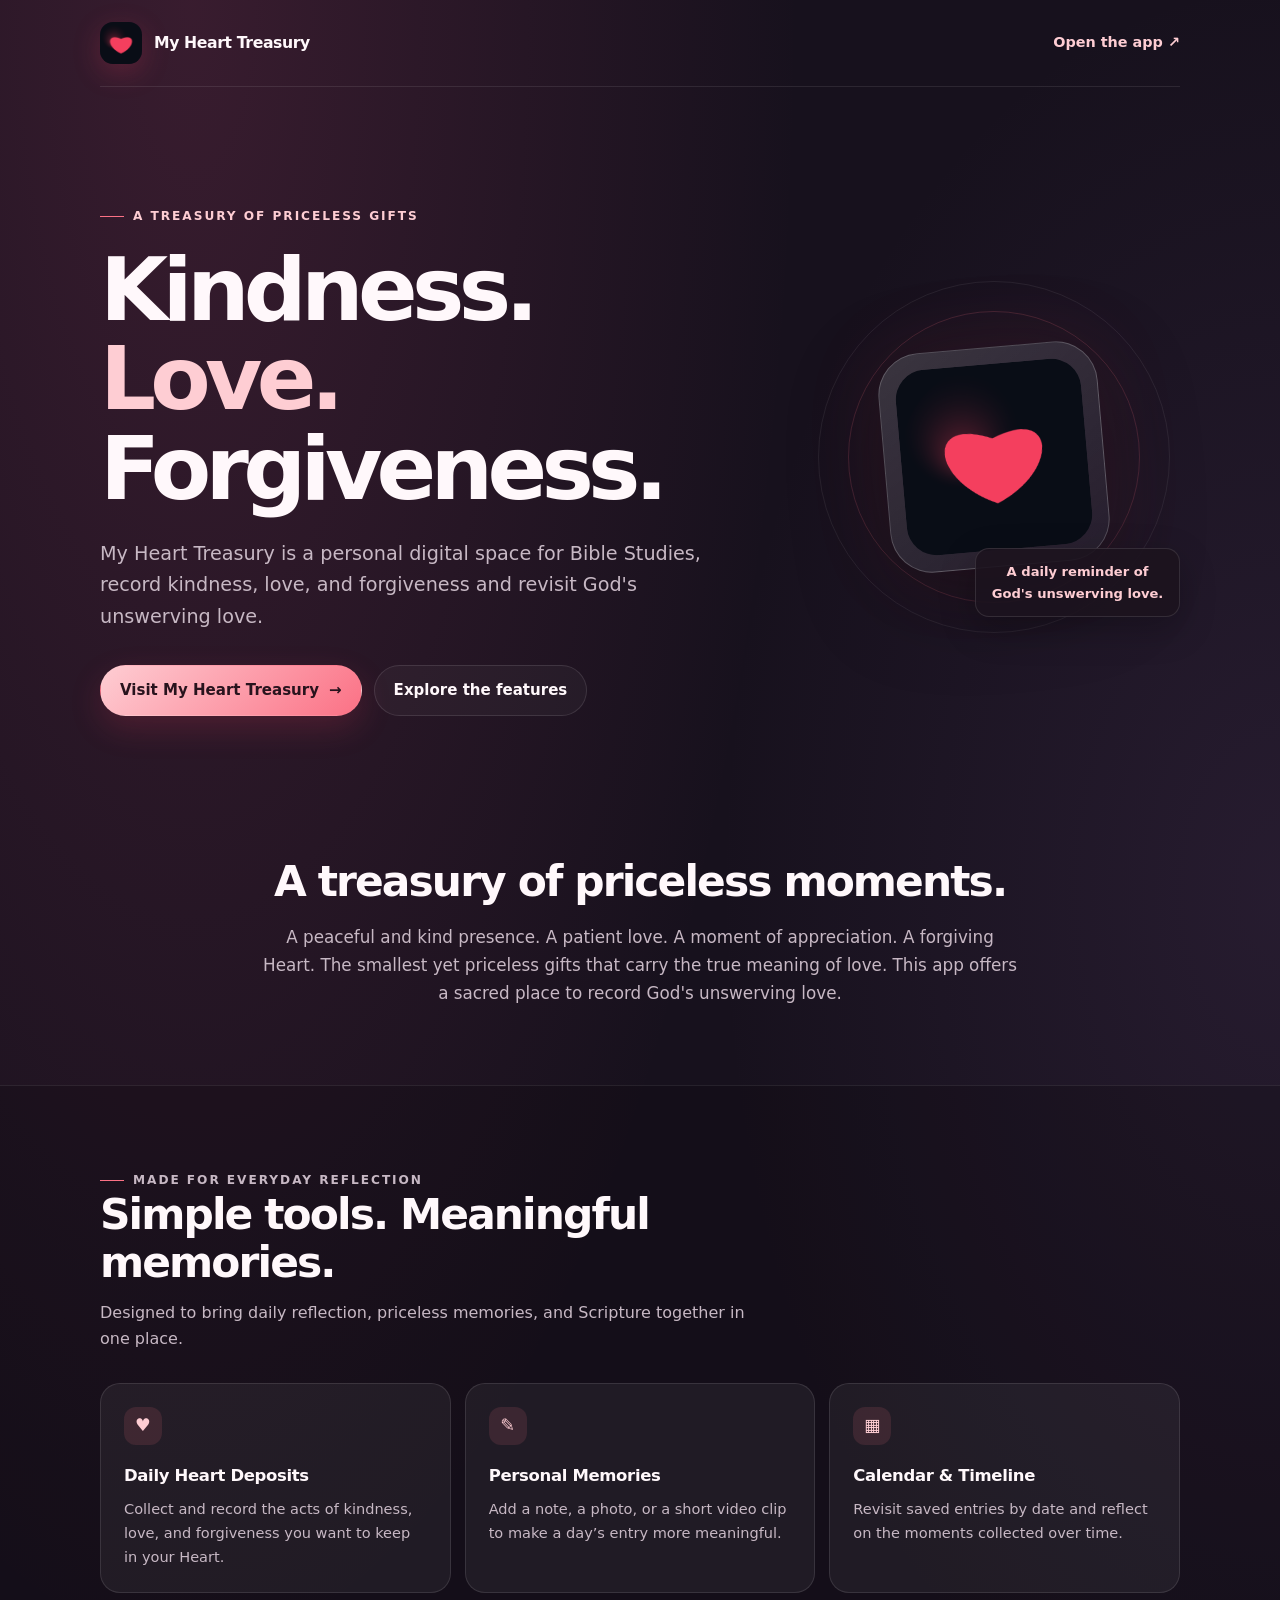
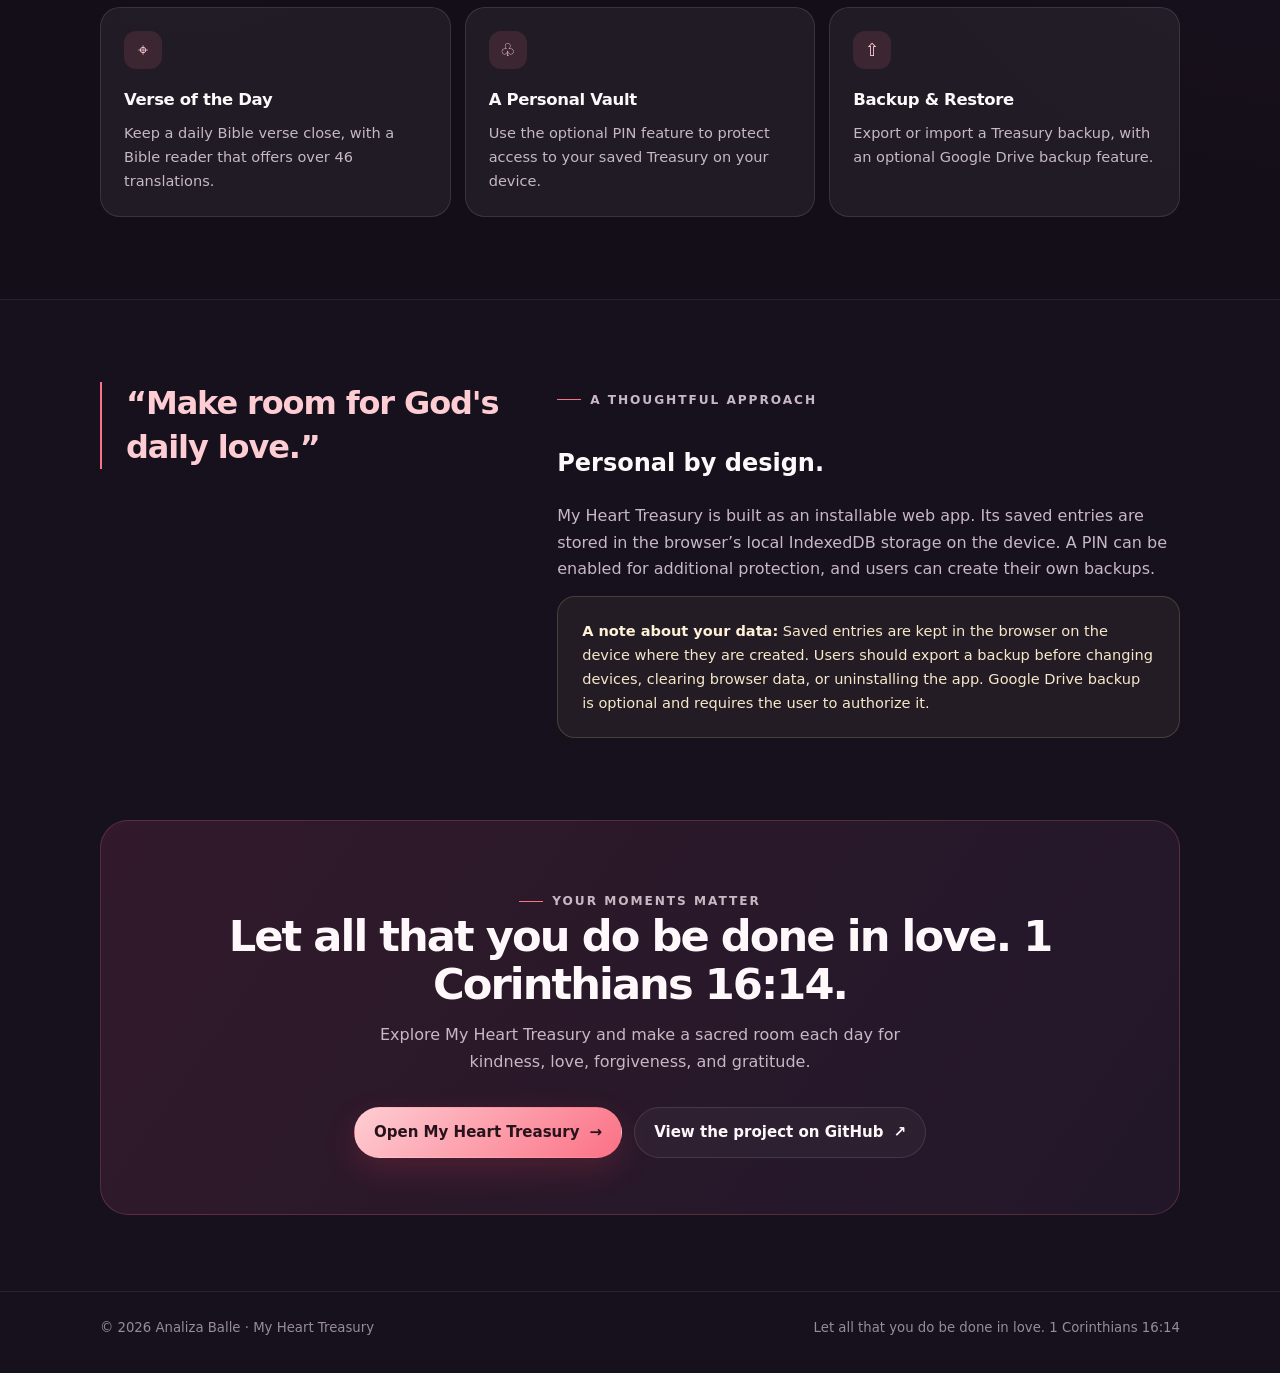
==== commit b1b03155: "Update linkedin.html" ====
--- a/linkedin.html
+++ b/linkedin.html
@@ -543,7 +543,7 @@
 
         <section class="wrap closing" aria-labelledby="closing-title">
             <p class="eyebrow">Your moments matter</p>
-            <h2 id="closing-title">Keep the things that make the heart grow richer and stronger.</h2>
+            <h2 id="closing-title">Let all that you do be done in love. 1 Corinthians 16:14.</h2>
             <p>
                 Explore My Heart Treasury and make a sacred room each day for kindness,
                 love, forgiveness, and gratitude.
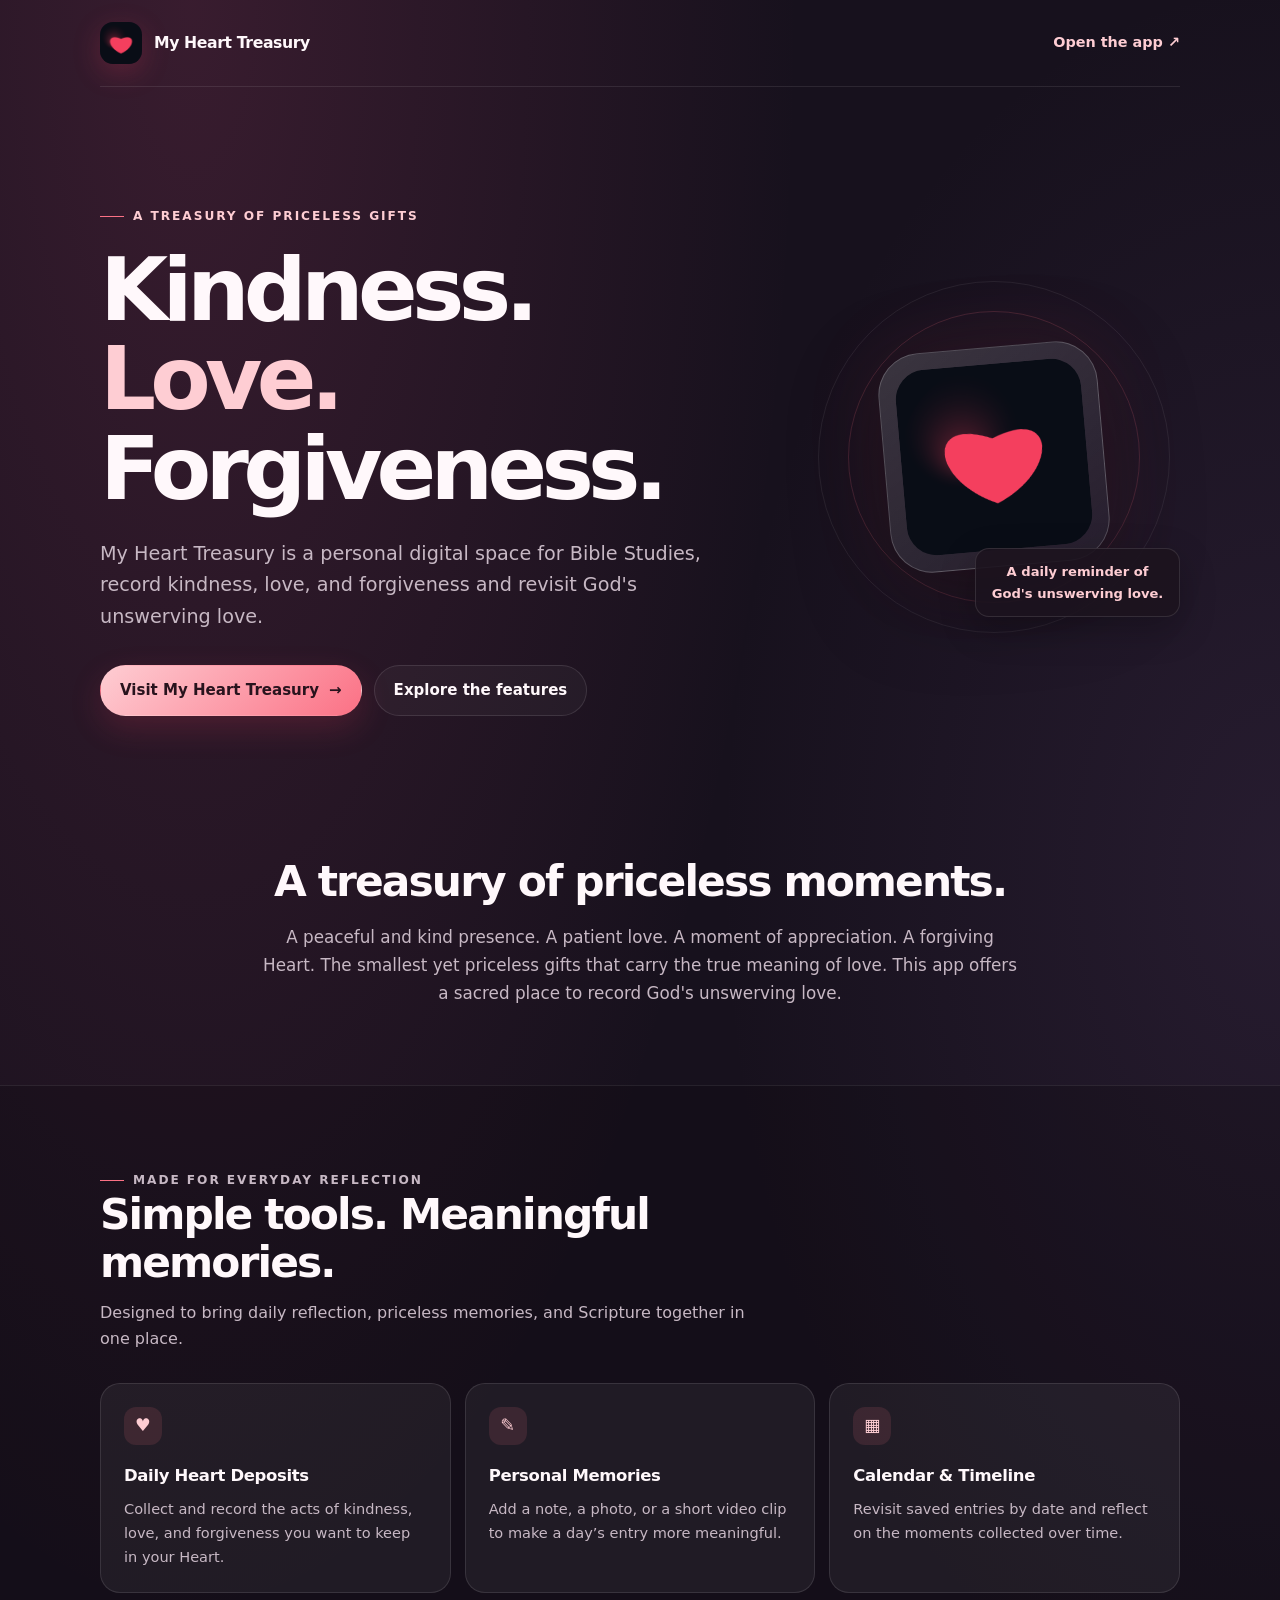
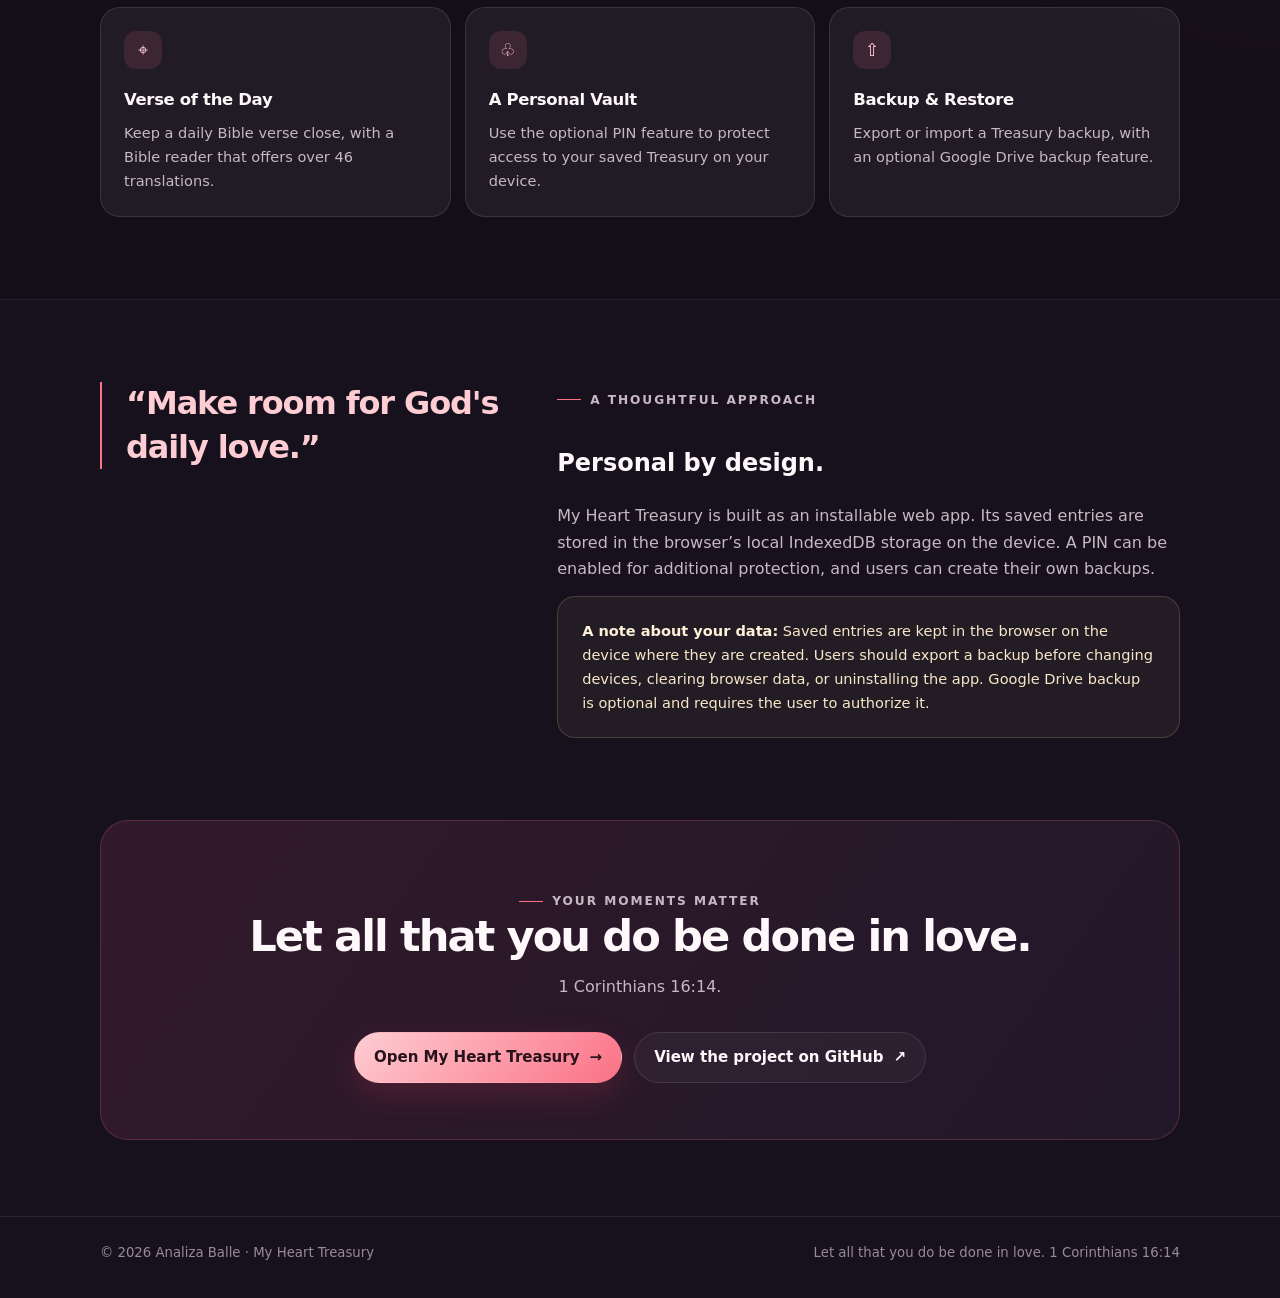
==== commit f4b3a46e: "Update linkedin.html" ====
--- a/linkedin.html
+++ b/linkedin.html
@@ -543,10 +543,9 @@
 
         <section class="wrap closing" aria-labelledby="closing-title">
             <p class="eyebrow">Your moments matter</p>
-            <h2 id="closing-title">Let all that you do be done in love. 1 Corinthians 16:14.</h2>
+            <h2 id="closing-title">Let all that you do be done in love.</h2>
             <p>
-                Explore My Heart Treasury and make a sacred room each day for kindness,
-                love, forgiveness, and gratitude.
+                1 Corinthians 16:14.
             </p>
             <div class="actions">
                 <a class="button button-primary" href="https://protegeeballe-jpg.github.io/My-Heart-Treasury/">
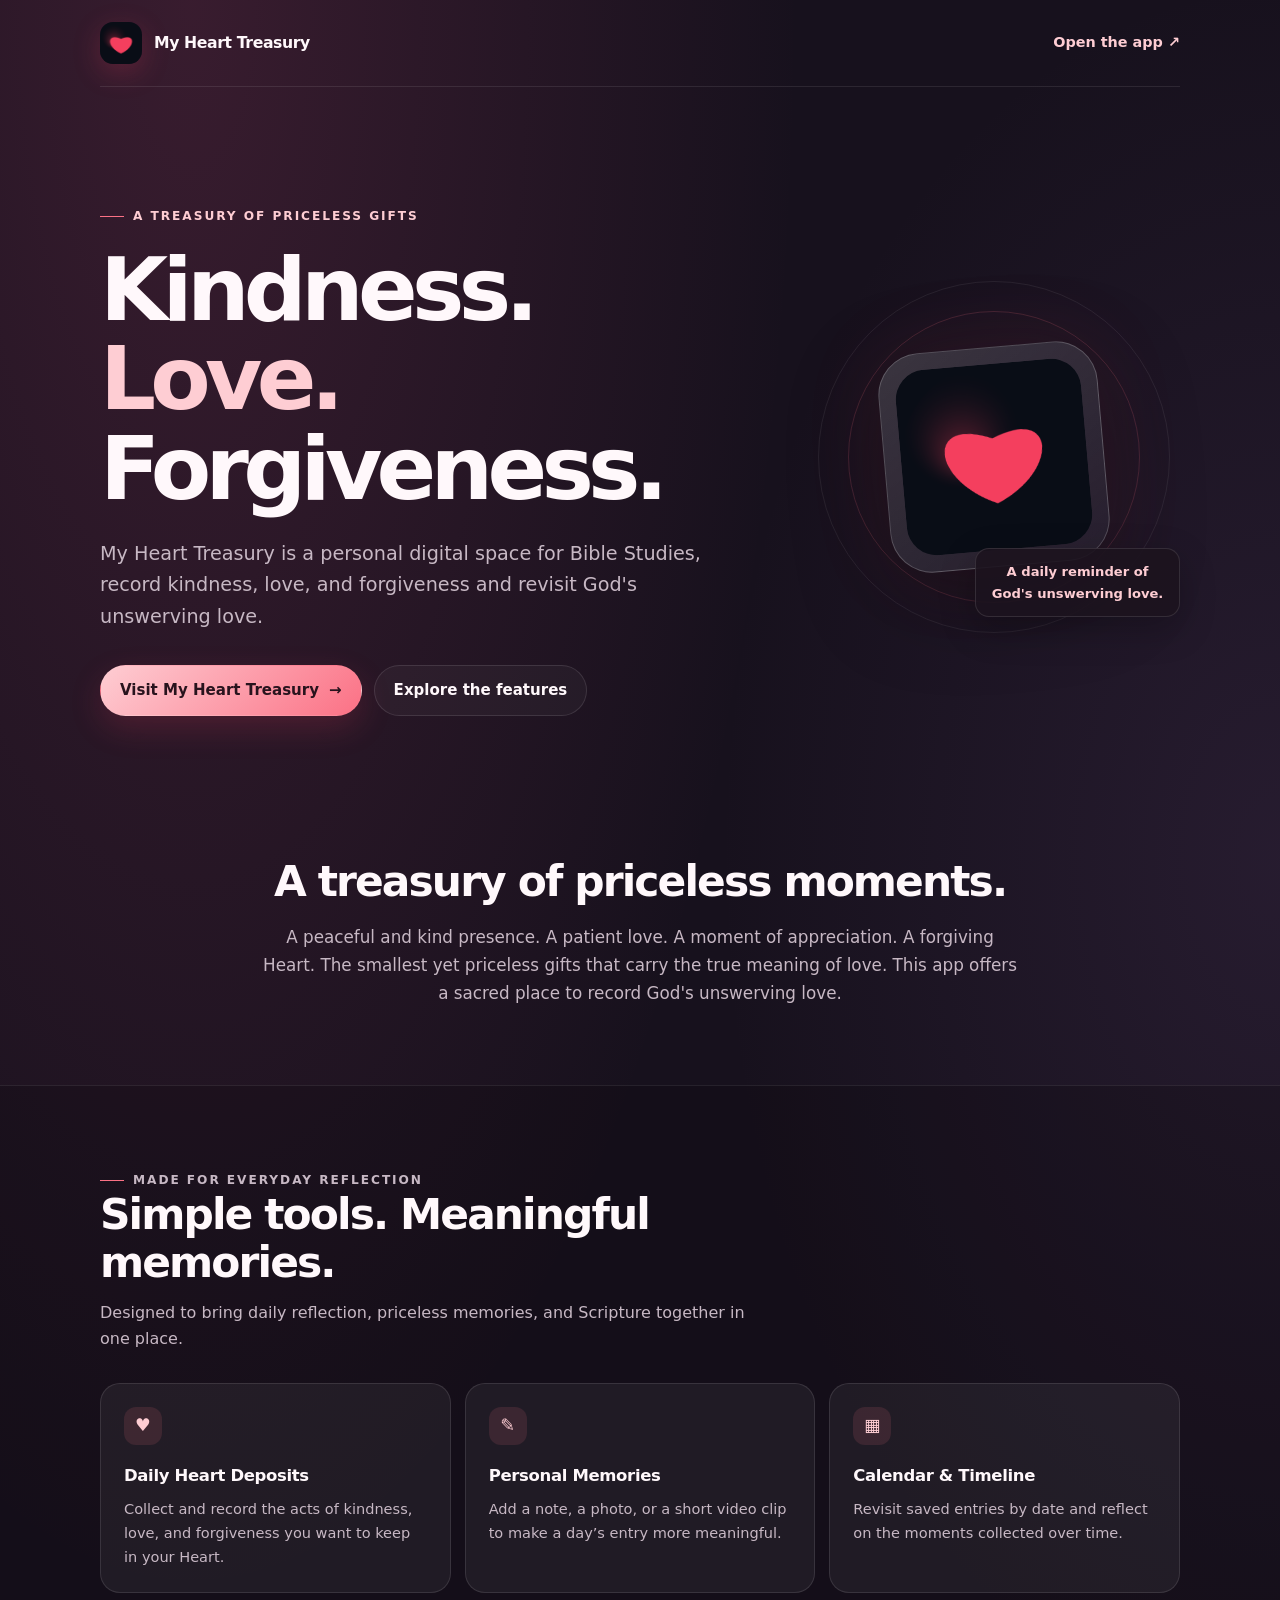
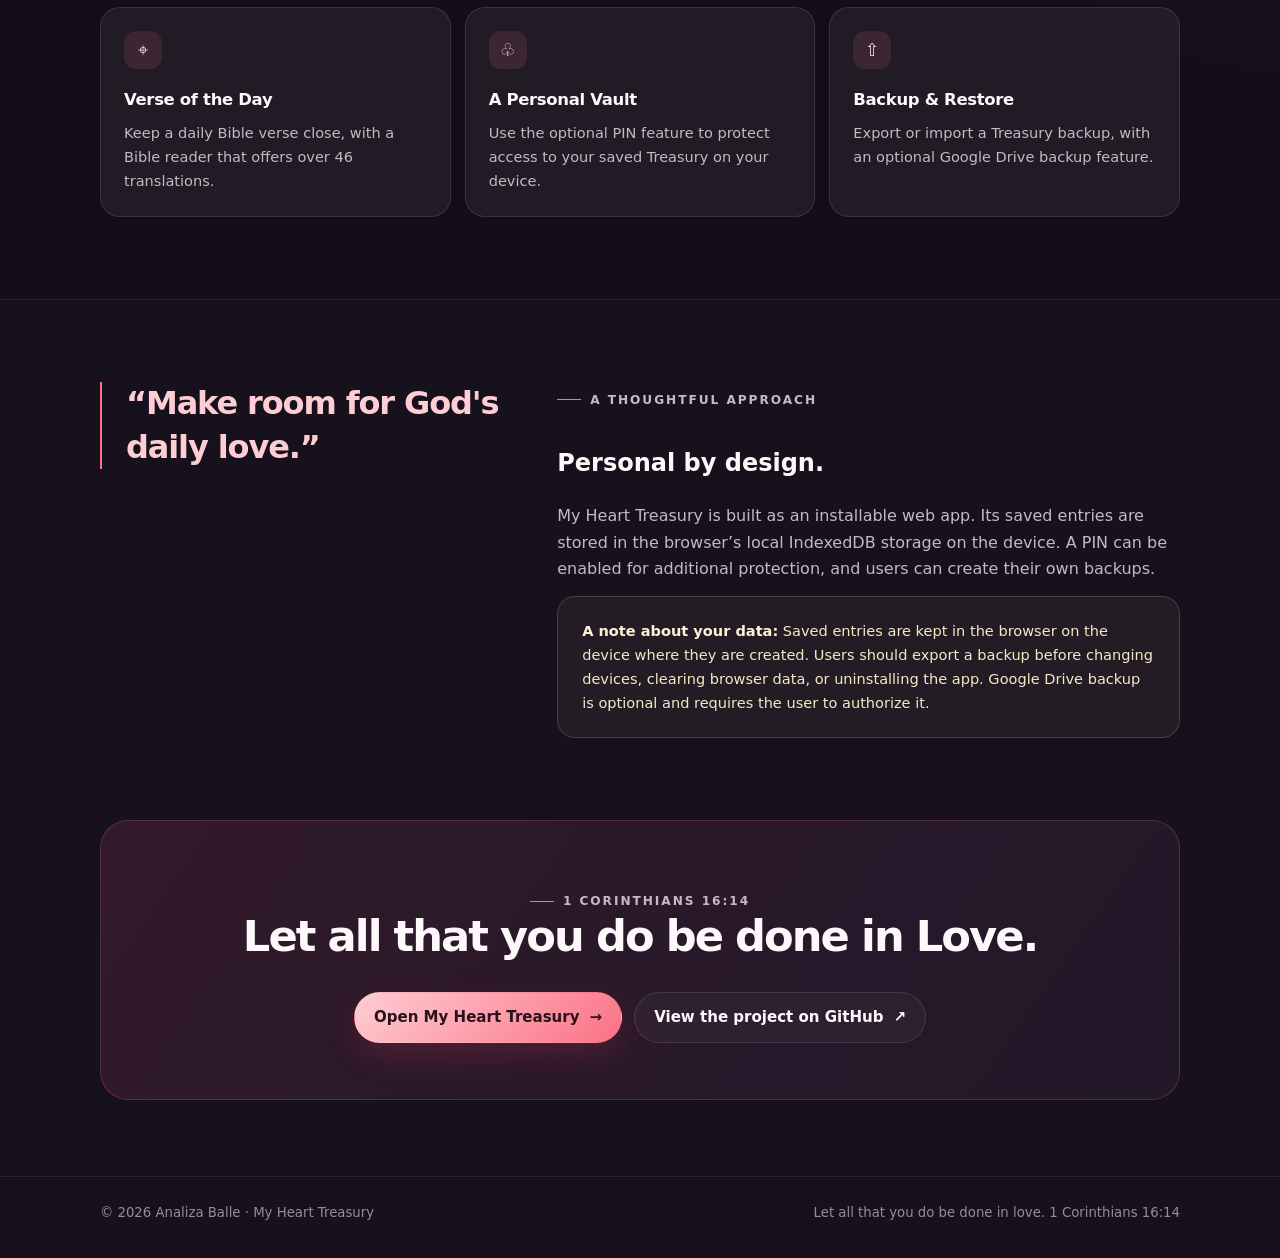
==== commit 35f93909: "Update linkedin.html" ====
--- a/linkedin.html
+++ b/linkedin.html
@@ -542,11 +542,8 @@
         </section>
 
         <section class="wrap closing" aria-labelledby="closing-title">
-            <p class="eyebrow">Your moments matter</p>
-            <h2 id="closing-title">Let all that you do be done in love.</h2>
-            <p>
-                1 Corinthians 16:14.
-            </p>
+            <p class="eyebrow">1 Corinthians 16:14</p>
+            <h2 id="closing-title">Let all that you do be done in Love.</h2>
             <div class="actions">
                 <a class="button button-primary" href="https://protegeeballe-jpg.github.io/My-Heart-Treasury/">
                     Open My Heart Treasury <span aria-hidden="true">→</span>
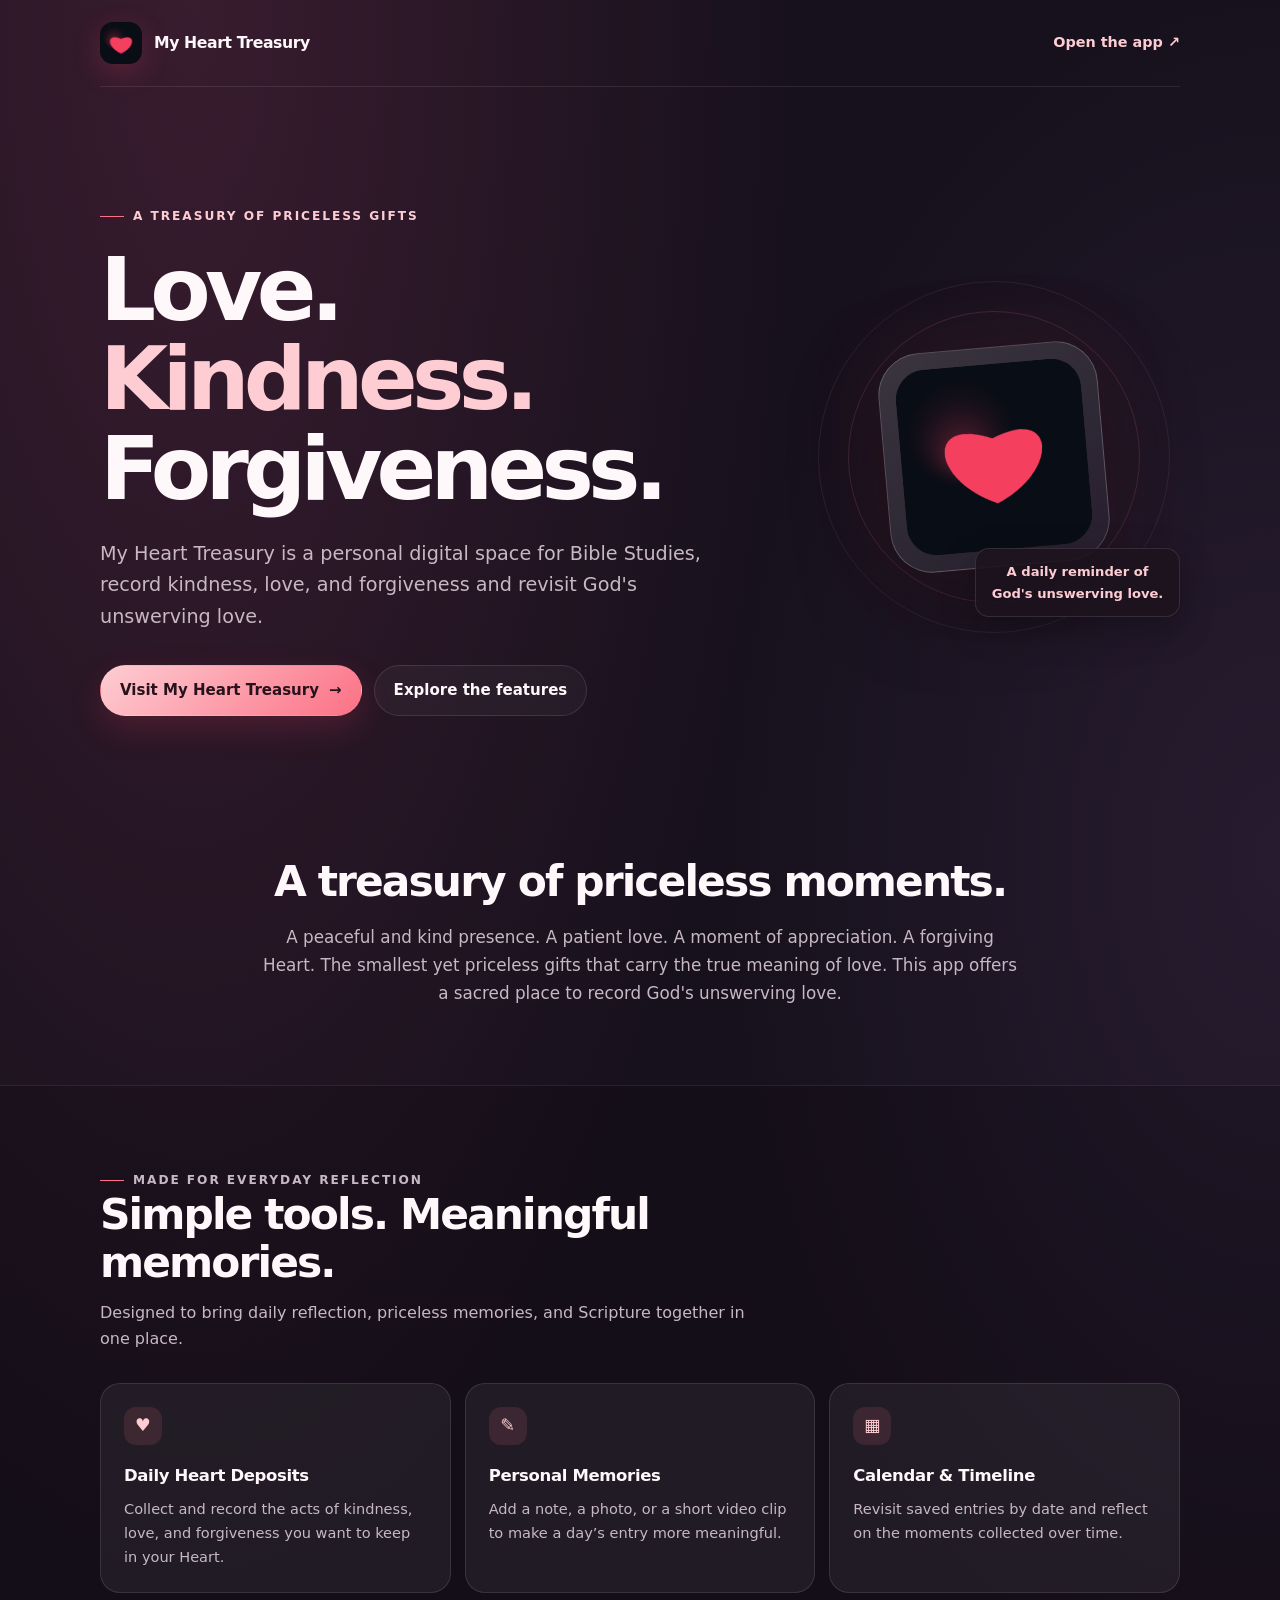
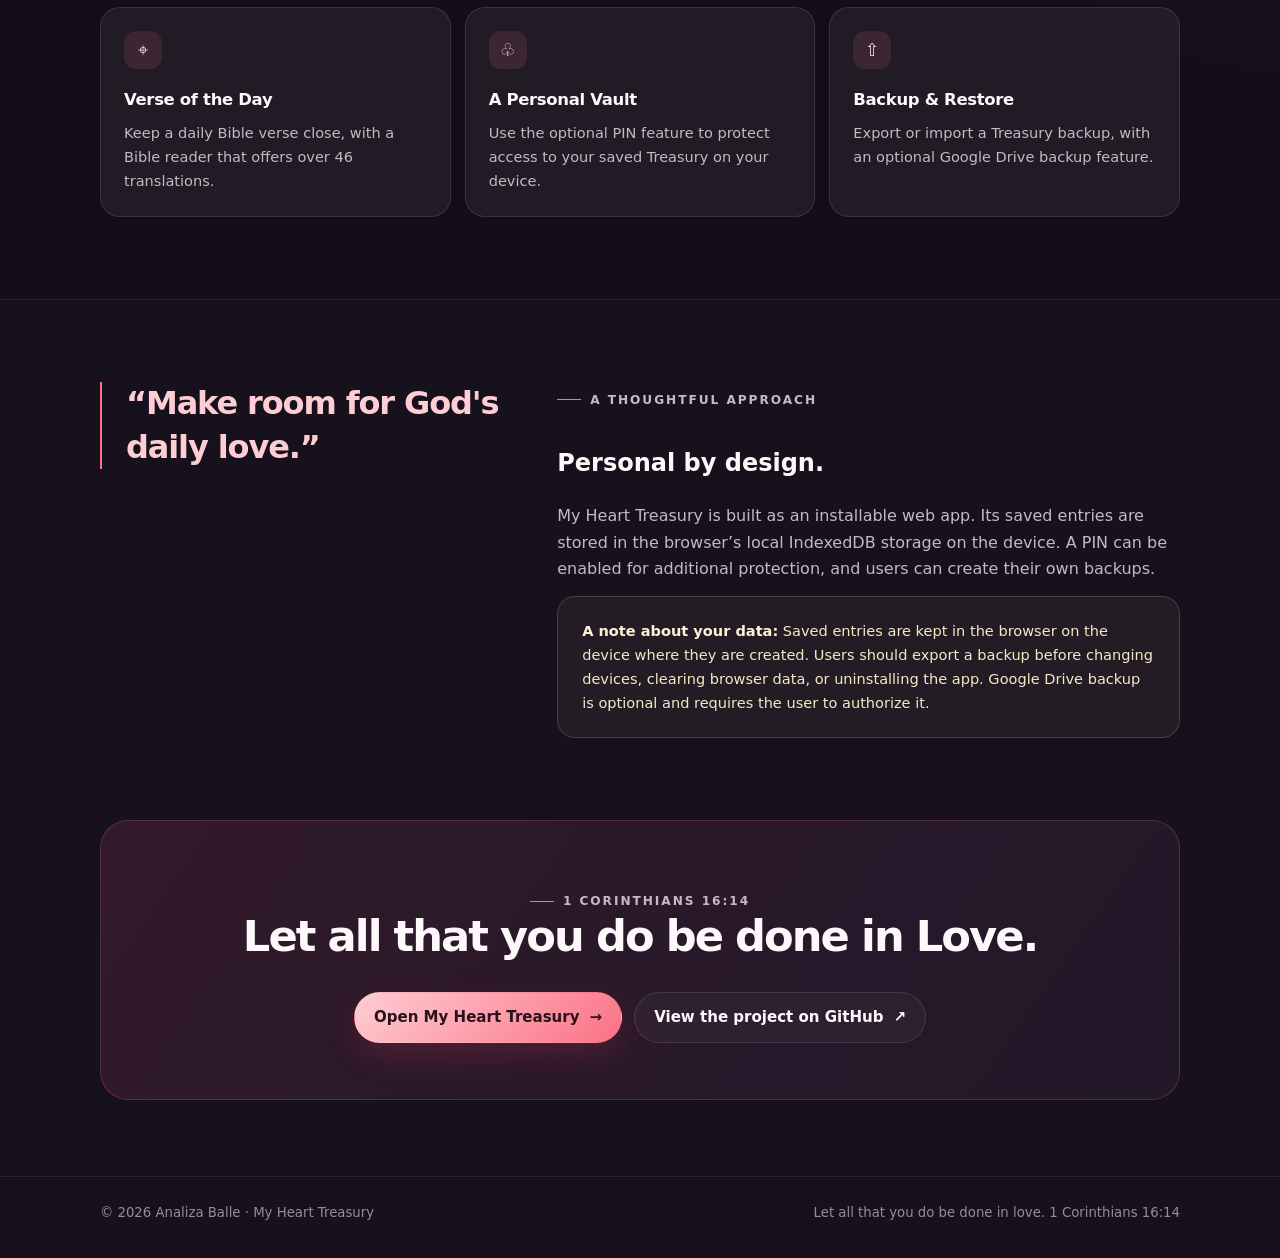
==== commit f49751dd: "Update linkedin.html" ====
--- a/linkedin.html
+++ b/linkedin.html
@@ -21,7 +21,7 @@
     <meta name="twitter:description" content="A personal digital space for Bible Studies, record kindness, love, and forgiveness.">
     <meta name="twitter:image" content="https://protegeeballe-jpg.github.io/My-Heart-Treasury/assets/icon-512.png">
 
-    <title>My Heart Treasury Kindness, Love & Forgiveness</title>
+    <title>My Heart Treasury</title>
 
     <style>
         :root {
@@ -443,7 +443,7 @@
         <section class="wrap hero" aria-labelledby="hero-title">
             <div>
                 <p class="eyebrow">A treasury of priceless gifts</p>
-                <h1 id="hero-title">Kindness.<br><span>Love.</span><br>Forgiveness.</h1>
+                <h1 id="hero-title">Love.<br><span>Kindness.</span><br>Forgiveness.</h1>
                 <p class="hero-copy">
                     My Heart Treasury is a personal digital space for Bible Studies, record kindness, love, and forgiveness and revisit God's unswerving love.
                 </p>
